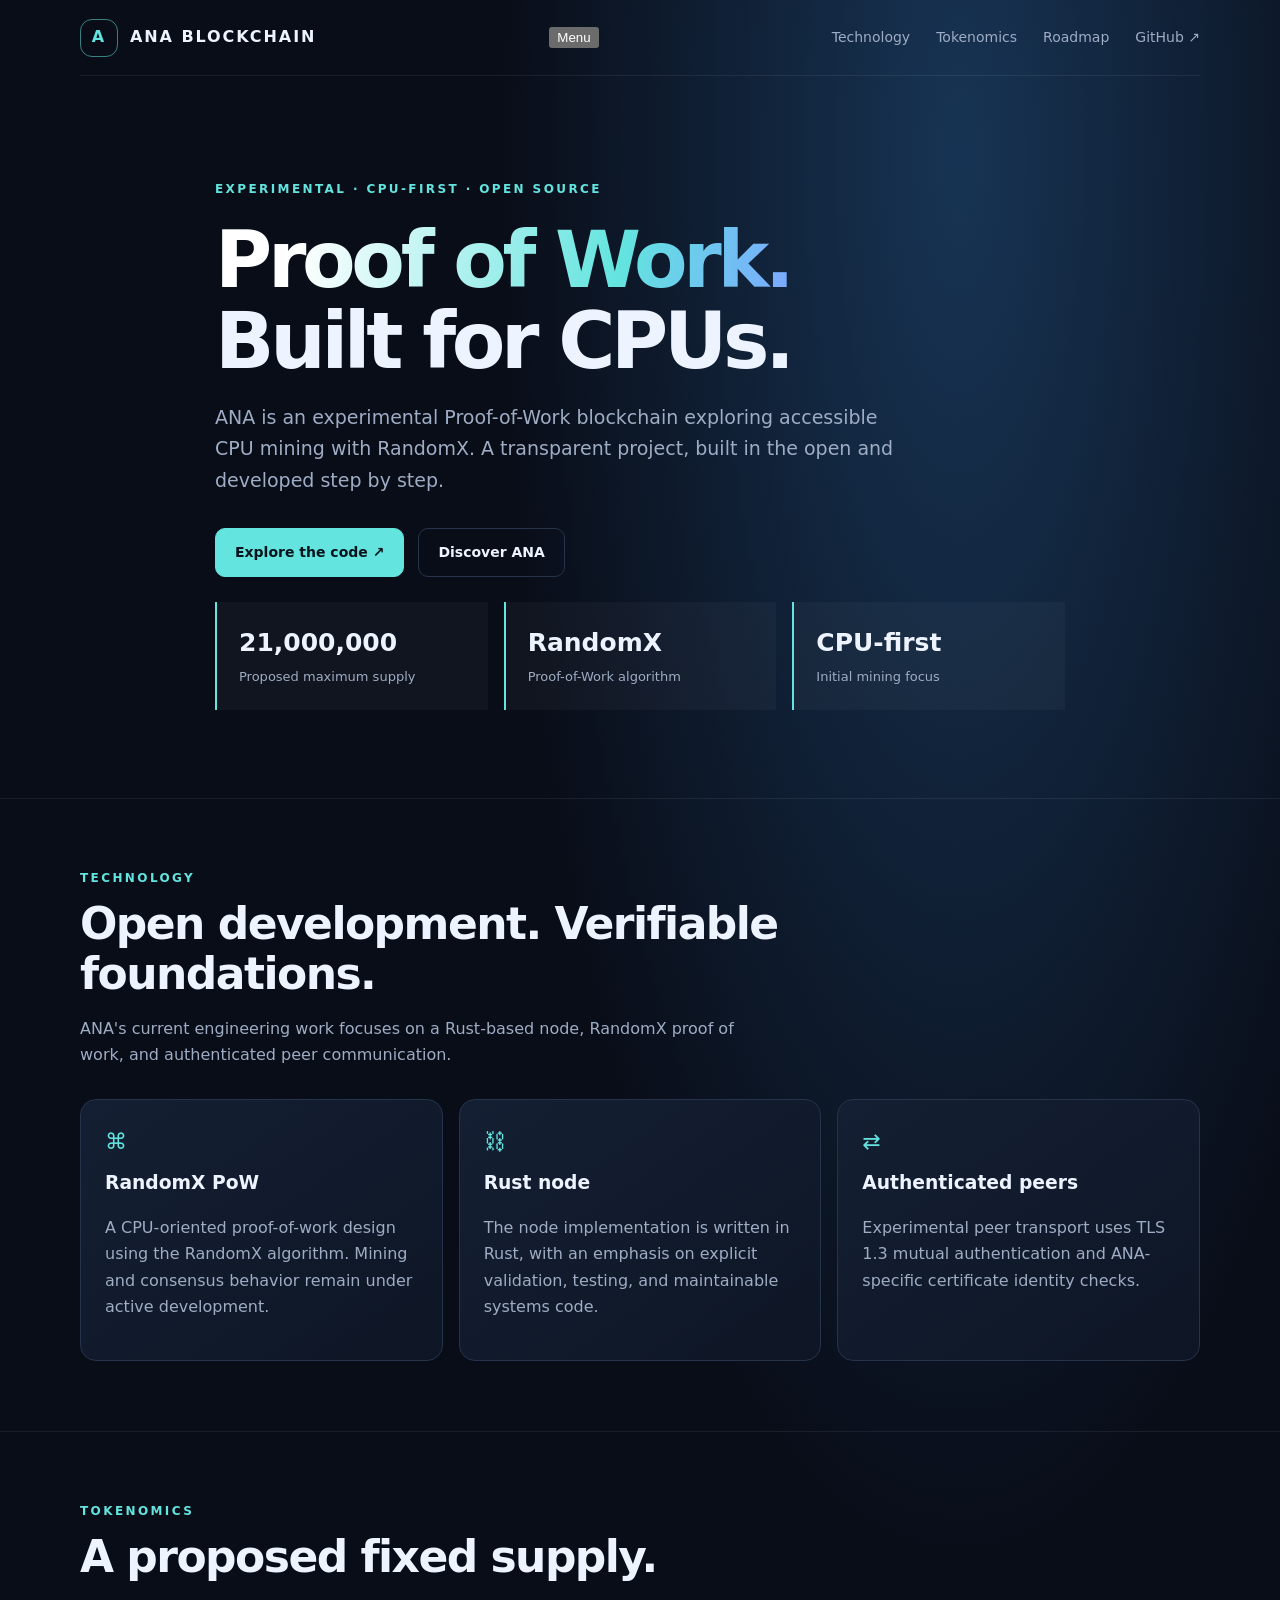
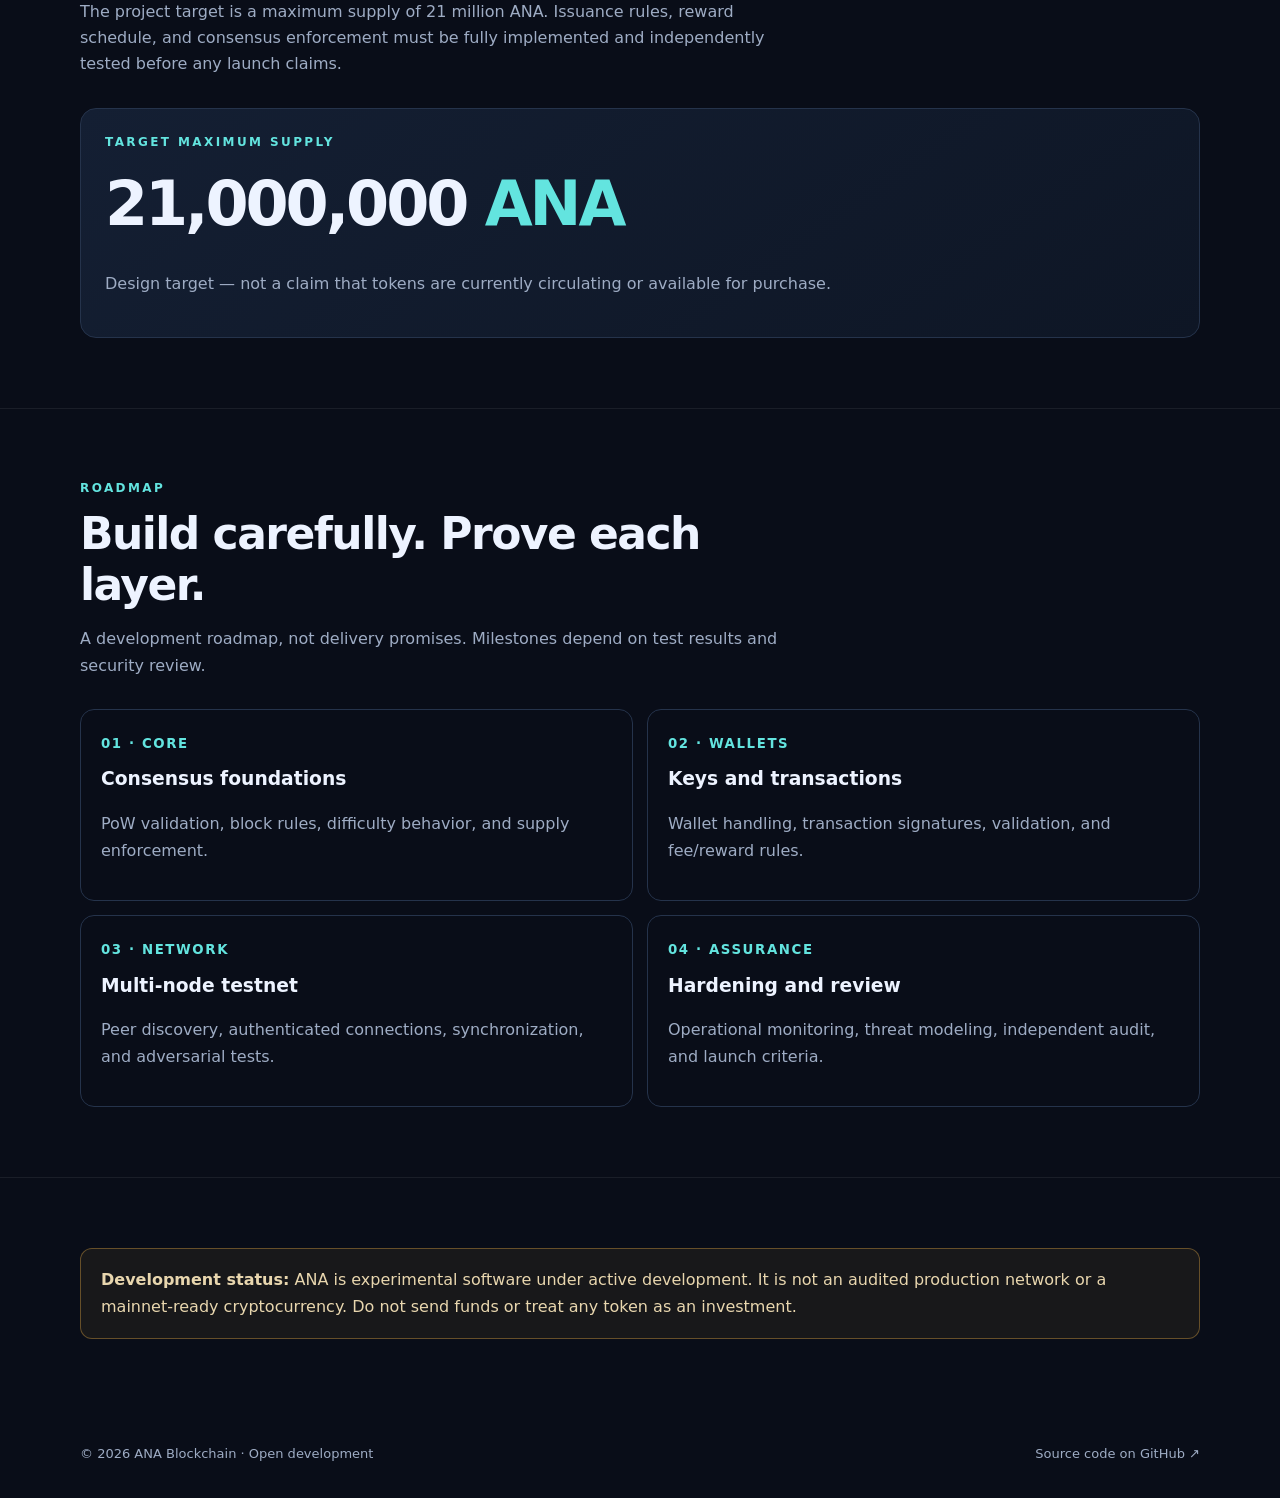
==== index.html @ 2e37c47c "Connect favicon and mobile navigation" ====
<!doctype html>
<html lang="en">
<head>
<meta charset="utf-8"><meta name="viewport" content="width=device-width,initial-scale=1">
<meta name="theme-color" content="#090d18">
<meta name="description" content="ANA Blockchain — an experimental CPU-first Proof-of-Work blockchain powered by RandomX.">
<title>ANA Blockchain — Proof of Work, Built for CPUs</title>
<link rel="icon" type="image/svg+xml" href="assets/favicon.svg">
<style>
:root{color-scheme:dark;--bg:#090d18;--panel:#111a2b;--line:#25334b;--text:#edf3ff;--muted:#9eacc4;--cyan:#63e4df;--blue:#7aa8ff}*{box-sizing:border-box}html{scroll-behavior:smooth}body{margin:0;background:radial-gradient(ellipse at 75% 5%,#173454 0,transparent 34%),var(--bg);color:var(--text);font:16px/1.65 Inter,ui-sans-serif,system-ui,-apple-system,Segoe UI,sans-serif}a{color:inherit;text-decoration:none}.wrap{width:min(1120px,calc(100% - 40px));margin:auto}.nav{height:76px;display:flex;align-items:center;justify-content:space-between;border-bottom:1px solid #ffffff12}.brand{display:flex;align-items:center;gap:12px;font-weight:800;letter-spacing:.12em}.mark{display:grid;place-items:center;width:38px;height:38px;border:1px solid #63e4df88;border-radius:12px;color:var(--cyan);font-weight:900}.links{display:flex;gap:26px;color:var(--muted);font-size:14px}.links a:hover{color:var(--cyan)}.hero{padding:104px 0 88px;max-width:850px}.eyebrow{color:var(--cyan);font-size:12px;font-weight:800;letter-spacing:.2em;text-transform:uppercase}.hero h1{font-size:clamp(44px,7vw,78px);line-height:1.04;letter-spacing:-.055em;margin:20px 0}.gradient{background:linear-gradient(100deg,#fff 15%,var(--cyan) 70%,var(--blue));color:transparent;background-clip:text}.lead{max-width:680px;color:var(--muted);font-size:19px}.actions{display:flex;gap:14px;flex-wrap:wrap;margin-top:32px}.btn{padding:12px 19px;border:1px solid var(--line);border-radius:10px;font-weight:700;font-size:14px}.btn.primary{background:var(--cyan);color:#07131c;border-color:var(--cyan)}.btn:hover{transform:translateY(-2px)}section{padding:70px 0;border-top:1px solid #ffffff12}.section-head{max-width:700px;margin-bottom:30px}h2{font-size:clamp(30px,4vw,44px);line-height:1.15;letter-spacing:-.035em;margin:10px 0 14px}.muted{color:var(--muted)}.grid{display:grid;grid-template-columns:repeat(3,1fr);gap:16px}.card{background:linear-gradient(145deg,#141f33,#0e1625);border:1px solid var(--line);border-radius:16px;padding:24px}.card h3{margin:8px 0}.symbol{font-size:22px;color:var(--cyan)}.stats{display:grid;grid-template-columns:repeat(3,1fr);gap:16px;margin-top:25px}.stat{padding:20px 22px;border-left:2px solid var(--cyan);background:#ffffff08}.stat strong{display:block;font-size:25px}.stat span{font-size:13px;color:var(--muted)}.roadmap{display:grid;grid-template-columns:repeat(2,1fr);gap:14px}.phase{border:1px solid var(--line);border-radius:14px;padding:20px}.phase small{color:var(--cyan);letter-spacing:.12em;text-transform:uppercase;font-weight:800}.phase h3{margin:8px 0}.notice{border:1px solid #d9a44166;background:#d9a44112;padding:18px 20px;border-radius:12px;color:#e8d6ae}.footer{padding:34px 0;color:var(--muted);font-size:13px;display:flex;justify-content:space-between;gap:15px;flex-wrap:wrap}.menu{display:none}@media(max-width:760px){.links{display:none}.hero{padding:76px 0 62px}.grid,.stats,.roadmap{grid-template-columns:1fr}.wrap{width:min(100% - 30px,1120px)}section{padding:54px 0}}
</style>
</head>
<body>
<header class="wrap nav"><a class="brand" href="#"><span class="mark">A</span><span>ANA BLOCKCHAIN</span></a><button class="menu-toggle" type="button" aria-expanded="false" aria-controls="site-links">Menu</button><nav class="links" id="site-links"><a href="#technology">Technology</a><a href="#tokenomics">Tokenomics</a><a href="#roadmap">Roadmap</a><a href="https://github.com/Rajosreeranighosh/ANA-Blockchain">GitHub ↗</a></nav></header>
<main>
<div class="wrap hero"><div class="eyebrow">Experimental · CPU-first · Open source</div><h1><span class="gradient">Proof of Work.</span><br>Built for CPUs.</h1><p class="lead">ANA is an experimental Proof-of-Work blockchain exploring accessible CPU mining with RandomX. A transparent project, built in the open and developed step by step.</p><div class="actions"><a class="btn primary" href="https://github.com/Rajosreeranighosh/ANA-Blockchain">Explore the code ↗</a><a class="btn" href="#technology">Discover ANA</a></div><div class="stats"><div class="stat"><strong>21,000,000</strong><span>Proposed maximum supply</span></div><div class="stat"><strong>RandomX</strong><span>Proof-of-Work algorithm</span></div><div class="stat"><strong>CPU-first</strong><span>Initial mining focus</span></div></div></div>
<section id="technology"><div class="wrap"><div class="section-head"><div class="eyebrow">Technology</div><h2>Open development. Verifiable foundations.</h2><p class="muted">ANA's current engineering work focuses on a Rust-based node, RandomX proof of work, and authenticated peer communication.</p></div><div class="grid"><article class="card"><div class="symbol">⌘</div><h3>RandomX PoW</h3><p class="muted">A CPU-oriented proof-of-work design using the RandomX algorithm. Mining and consensus behavior remain under active development.</p></article><article class="card"><div class="symbol">⛓</div><h3>Rust node</h3><p class="muted">The node implementation is written in Rust, with an emphasis on explicit validation, testing, and maintainable systems code.</p></article><article class="card"><div class="symbol">⇄</div><h3>Authenticated peers</h3><p class="muted">Experimental peer transport uses TLS 1.3 mutual authentication and ANA-specific certificate identity checks.</p></article></div></div></section>
<section id="tokenomics"><div class="wrap"><div class="section-head"><div class="eyebrow">Tokenomics</div><h2>A proposed fixed supply.</h2><p class="muted">The project target is a maximum supply of 21 million ANA. Issuance rules, reward schedule, and consensus enforcement must be fully implemented and independently tested before any launch claims.</p></div><div class="card"><div class="eyebrow">Target maximum supply</div><div style="font-size:clamp(36px,7vw,62px);font-weight:850;letter-spacing:-.05em">21,000,000 <span style="color:var(--cyan)">ANA</span></div><p class="muted">Design target — not a claim that tokens are currently circulating or available for purchase.</p></div></div></section>
<section id="roadmap"><div class="wrap"><div class="section-head"><div class="eyebrow">Roadmap</div><h2>Build carefully. Prove each layer.</h2><p class="muted">A development roadmap, not delivery promises. Milestones depend on test results and security review.</p></div><div class="roadmap"><div class="phase"><small>01 · Core</small><h3>Consensus foundations</h3><p class="muted">PoW validation, block rules, difficulty behavior, and supply enforcement.</p></div><div class="phase"><small>02 · Wallets</small><h3>Keys and transactions</h3><p class="muted">Wallet handling, transaction signatures, validation, and fee/reward rules.</p></div><div class="phase"><small>03 · Network</small><h3>Multi-node testnet</h3><p class="muted">Peer discovery, authenticated connections, synchronization, and adversarial tests.</p></div><div class="phase"><small>04 · Assurance</small><h3>Hardening and review</h3><p class="muted">Operational monitoring, threat modeling, independent audit, and launch criteria.</p></div></div></div></section>
<section><div class="wrap"><div class="notice"><strong>Development status:</strong> ANA is experimental software under active development. It is not an audited production network or a mainnet-ready cryptocurrency. Do not send funds or treat any token as an investment.</div></div></section>
</main><footer class="wrap footer"><span>© <span id="year">2026</span> ANA Blockchain · Open development</span><a href="https://github.com/Rajosreeranighosh/ANA-Blockchain">Source code on GitHub ↗</a></footer>
<script src="script.js" defer></script>
</body></html>
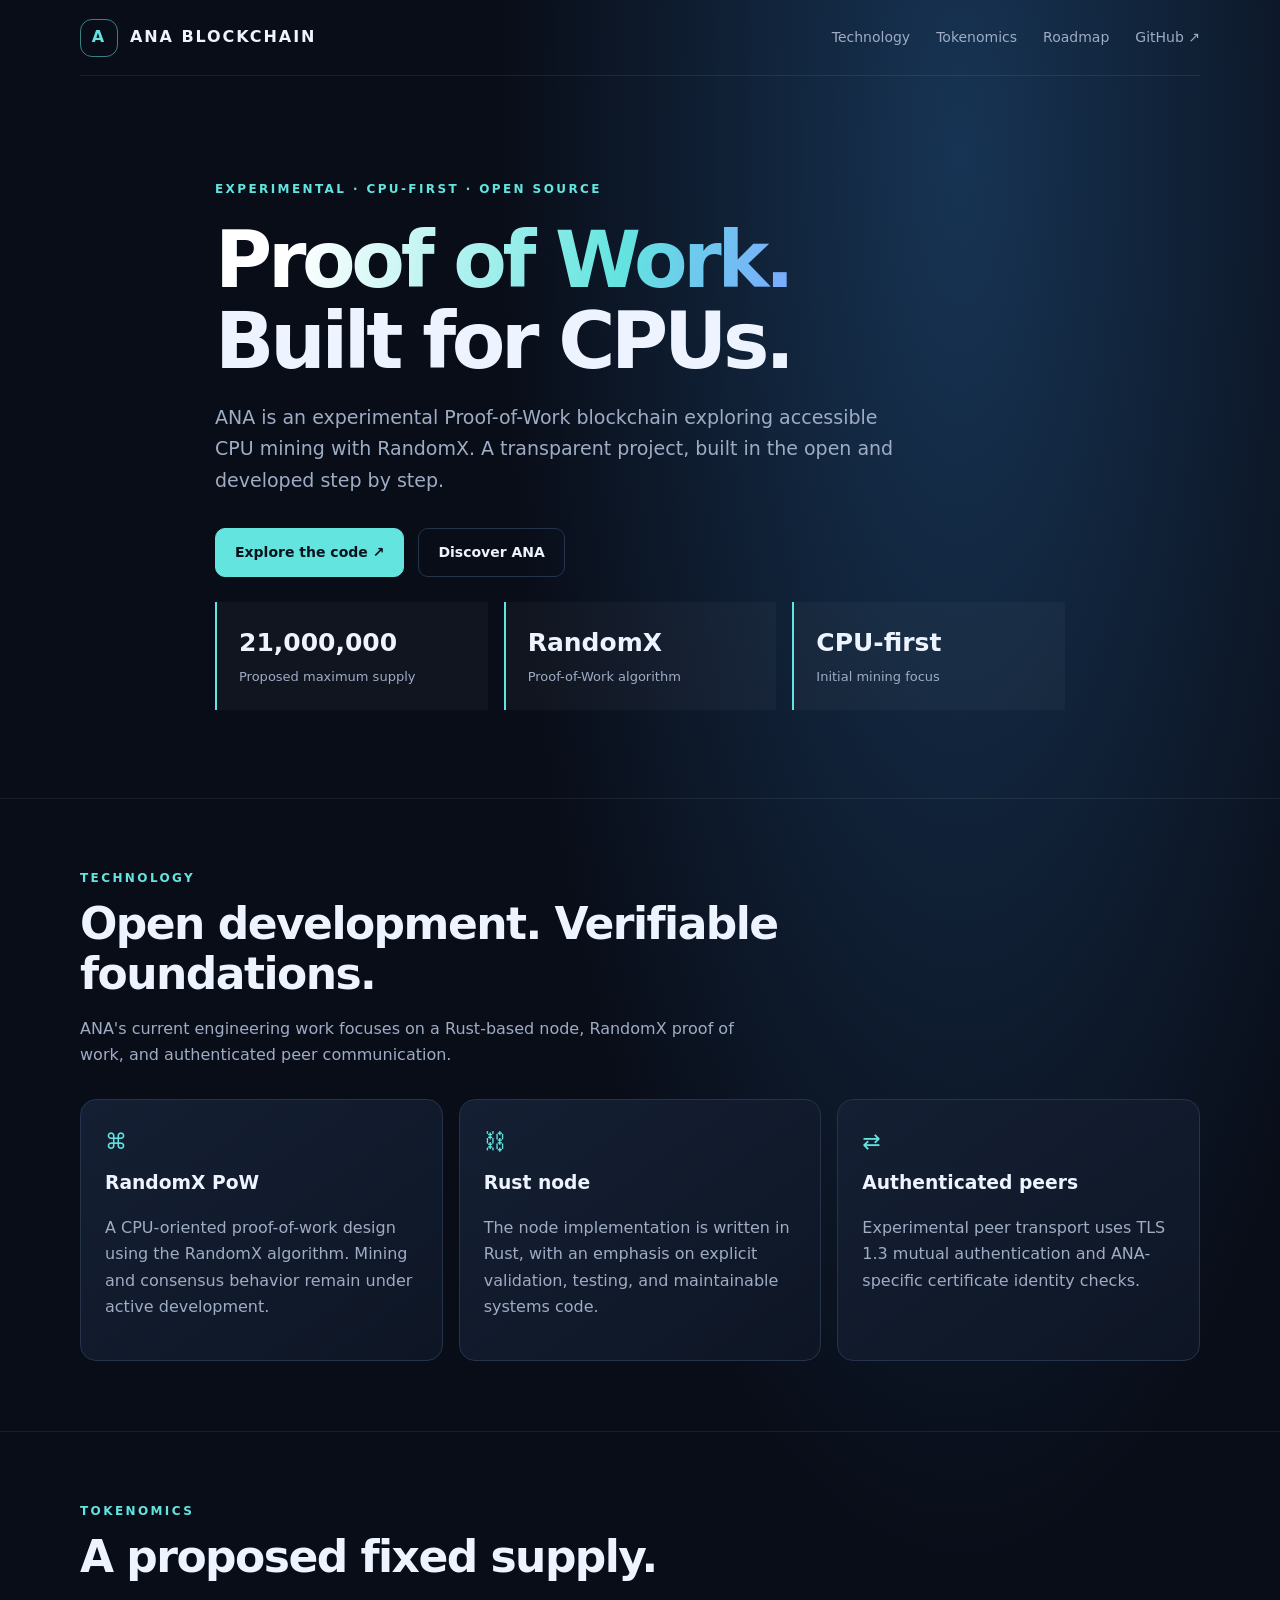
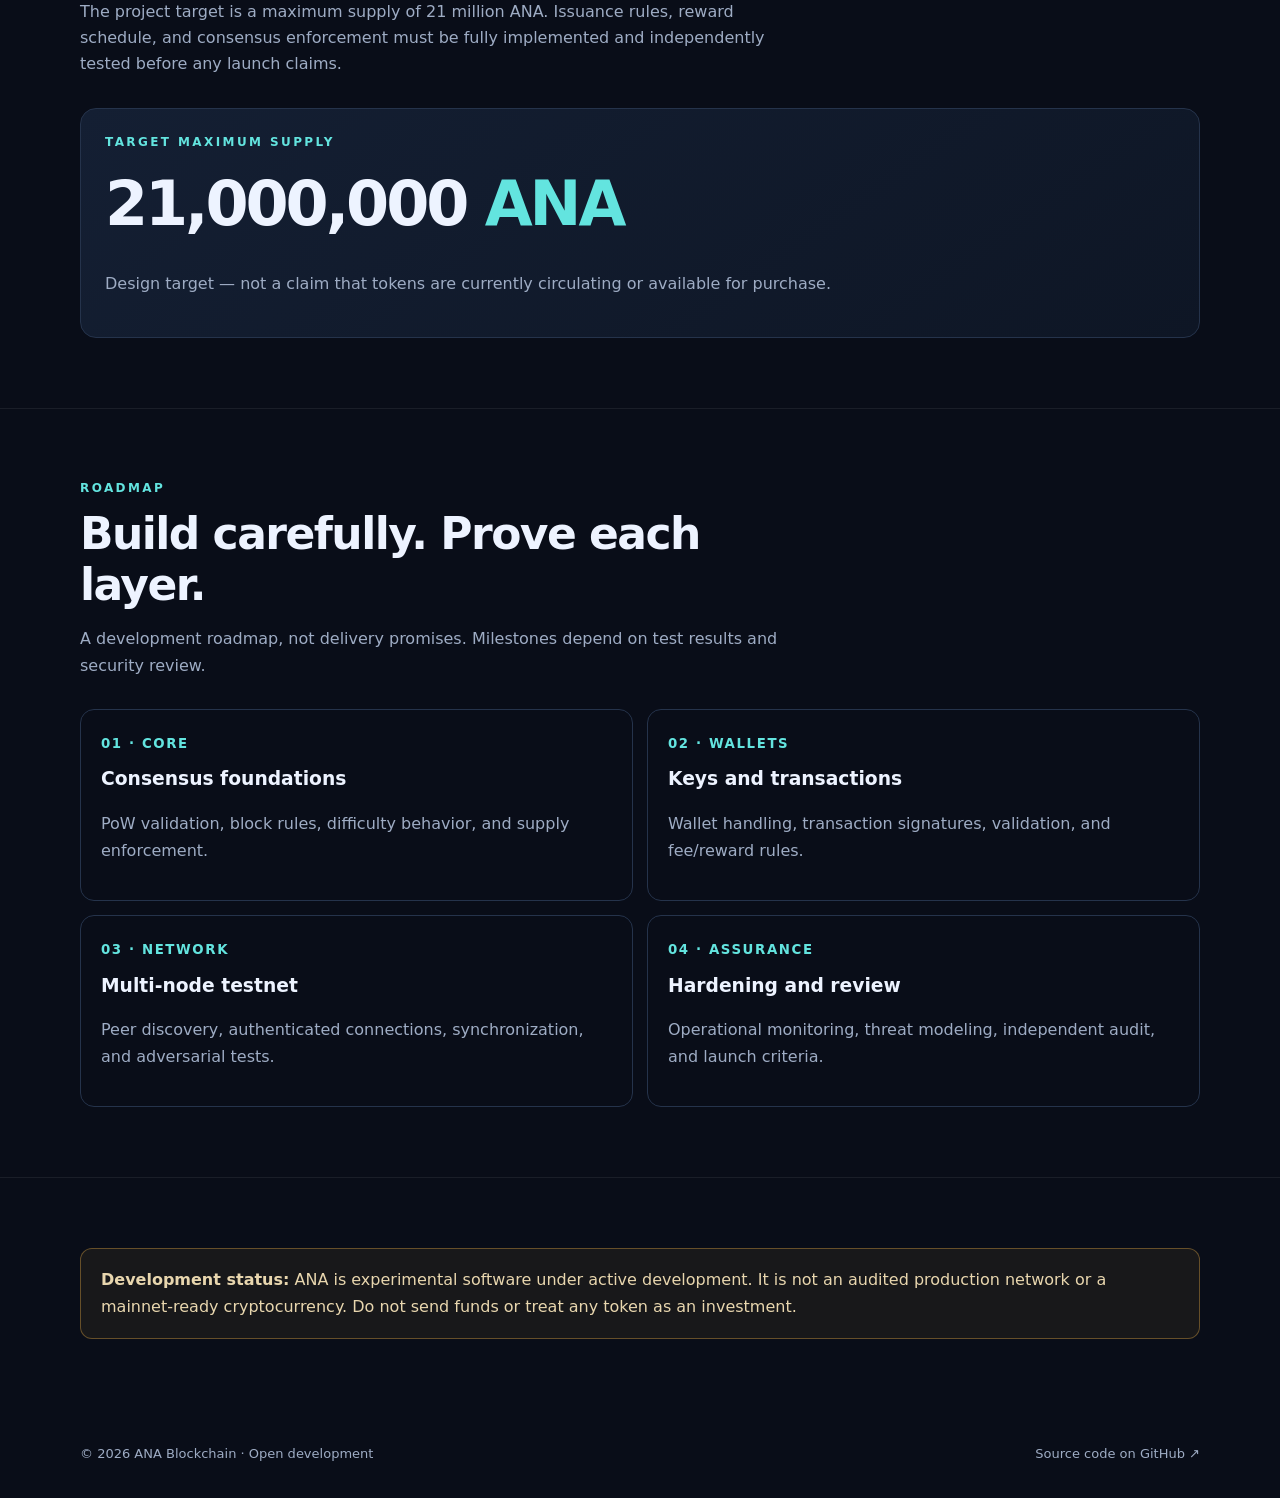
==== commit 212feee5: "Style responsive mobile navigation" ====
--- a/index.html
+++ b/index.html
@@ -8,6 +8,7 @@
 <link rel="icon" type="image/svg+xml" href="assets/favicon.svg">
 <style>
 :root{color-scheme:dark;--bg:#090d18;--panel:#111a2b;--line:#25334b;--text:#edf3ff;--muted:#9eacc4;--cyan:#63e4df;--blue:#7aa8ff}*{box-sizing:border-box}html{scroll-behavior:smooth}body{margin:0;background:radial-gradient(ellipse at 75% 5%,#173454 0,transparent 34%),var(--bg);color:var(--text);font:16px/1.65 Inter,ui-sans-serif,system-ui,-apple-system,Segoe UI,sans-serif}a{color:inherit;text-decoration:none}.wrap{width:min(1120px,calc(100% - 40px));margin:auto}.nav{height:76px;display:flex;align-items:center;justify-content:space-between;border-bottom:1px solid #ffffff12}.brand{display:flex;align-items:center;gap:12px;font-weight:800;letter-spacing:.12em}.mark{display:grid;place-items:center;width:38px;height:38px;border:1px solid #63e4df88;border-radius:12px;color:var(--cyan);font-weight:900}.links{display:flex;gap:26px;color:var(--muted);font-size:14px}.links a:hover{color:var(--cyan)}.hero{padding:104px 0 88px;max-width:850px}.eyebrow{color:var(--cyan);font-size:12px;font-weight:800;letter-spacing:.2em;text-transform:uppercase}.hero h1{font-size:clamp(44px,7vw,78px);line-height:1.04;letter-spacing:-.055em;margin:20px 0}.gradient{background:linear-gradient(100deg,#fff 15%,var(--cyan) 70%,var(--blue));color:transparent;background-clip:text}.lead{max-width:680px;color:var(--muted);font-size:19px}.actions{display:flex;gap:14px;flex-wrap:wrap;margin-top:32px}.btn{padding:12px 19px;border:1px solid var(--line);border-radius:10px;font-weight:700;font-size:14px}.btn.primary{background:var(--cyan);color:#07131c;border-color:var(--cyan)}.btn:hover{transform:translateY(-2px)}section{padding:70px 0;border-top:1px solid #ffffff12}.section-head{max-width:700px;margin-bottom:30px}h2{font-size:clamp(30px,4vw,44px);line-height:1.15;letter-spacing:-.035em;margin:10px 0 14px}.muted{color:var(--muted)}.grid{display:grid;grid-template-columns:repeat(3,1fr);gap:16px}.card{background:linear-gradient(145deg,#141f33,#0e1625);border:1px solid var(--line);border-radius:16px;padding:24px}.card h3{margin:8px 0}.symbol{font-size:22px;color:var(--cyan)}.stats{display:grid;grid-template-columns:repeat(3,1fr);gap:16px;margin-top:25px}.stat{padding:20px 22px;border-left:2px solid var(--cyan);background:#ffffff08}.stat strong{display:block;font-size:25px}.stat span{font-size:13px;color:var(--muted)}.roadmap{display:grid;grid-template-columns:repeat(2,1fr);gap:14px}.phase{border:1px solid var(--line);border-radius:14px;padding:20px}.phase small{color:var(--cyan);letter-spacing:.12em;text-transform:uppercase;font-weight:800}.phase h3{margin:8px 0}.notice{border:1px solid #d9a44166;background:#d9a44112;padding:18px 20px;border-radius:12px;color:#e8d6ae}.footer{padding:34px 0;color:var(--muted);font-size:13px;display:flex;justify-content:space-between;gap:15px;flex-wrap:wrap}.menu{display:none}@media(max-width:760px){.links{display:none}.hero{padding:76px 0 62px}.grid,.stats,.roadmap{grid-template-columns:1fr}.wrap{width:min(100% - 30px,1120px)}section{padding:54px 0}}
+.nav{position:relative}.menu-toggle{display:none;background:transparent;color:var(--text);border:1px solid var(--line);border-radius:9px;padding:8px 12px}@media(max-width:760px){.menu-toggle{display:block}.links.open{display:flex;position:absolute;z-index:5;top:76px;left:0;right:0;padding:18px 20px;background:#090d18;border:1px solid var(--line);border-radius:0 0 12px 12px;flex-direction:column;gap:16px}}
 </style>
 </head>
 <body>
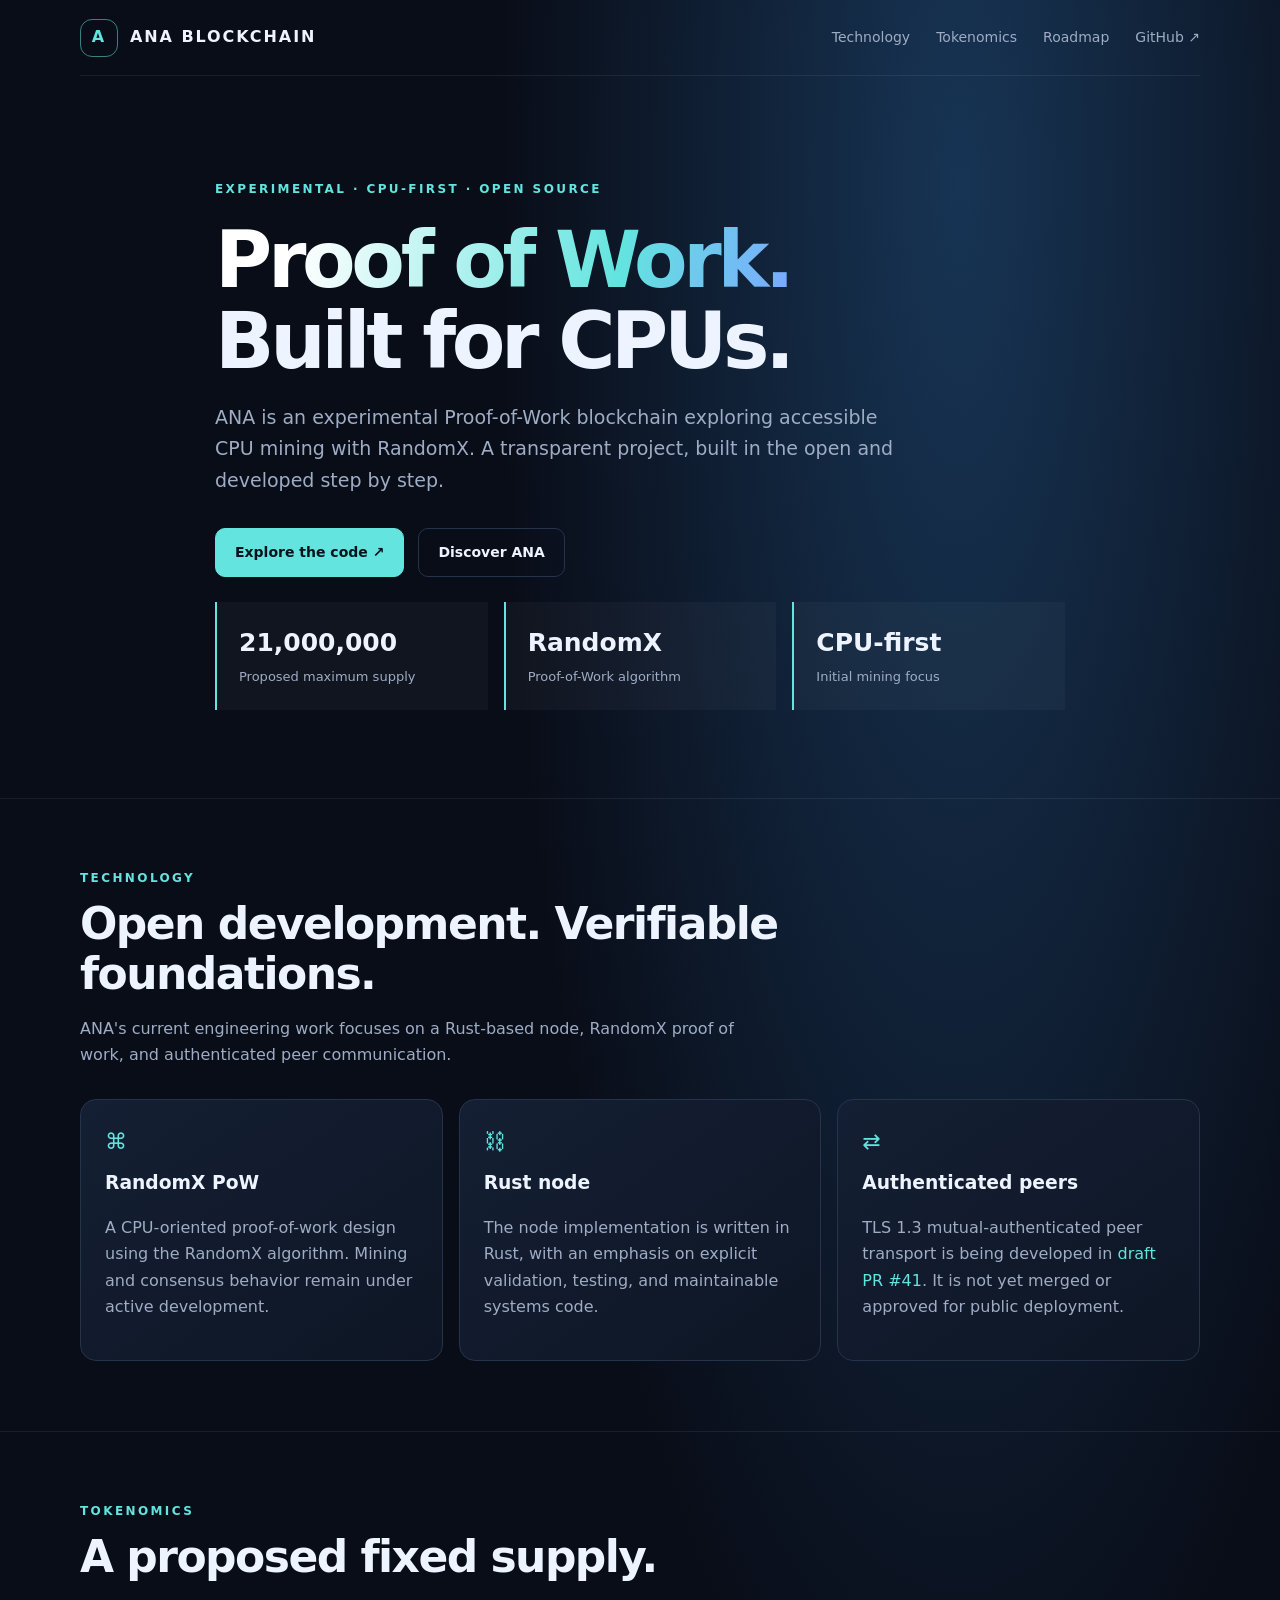
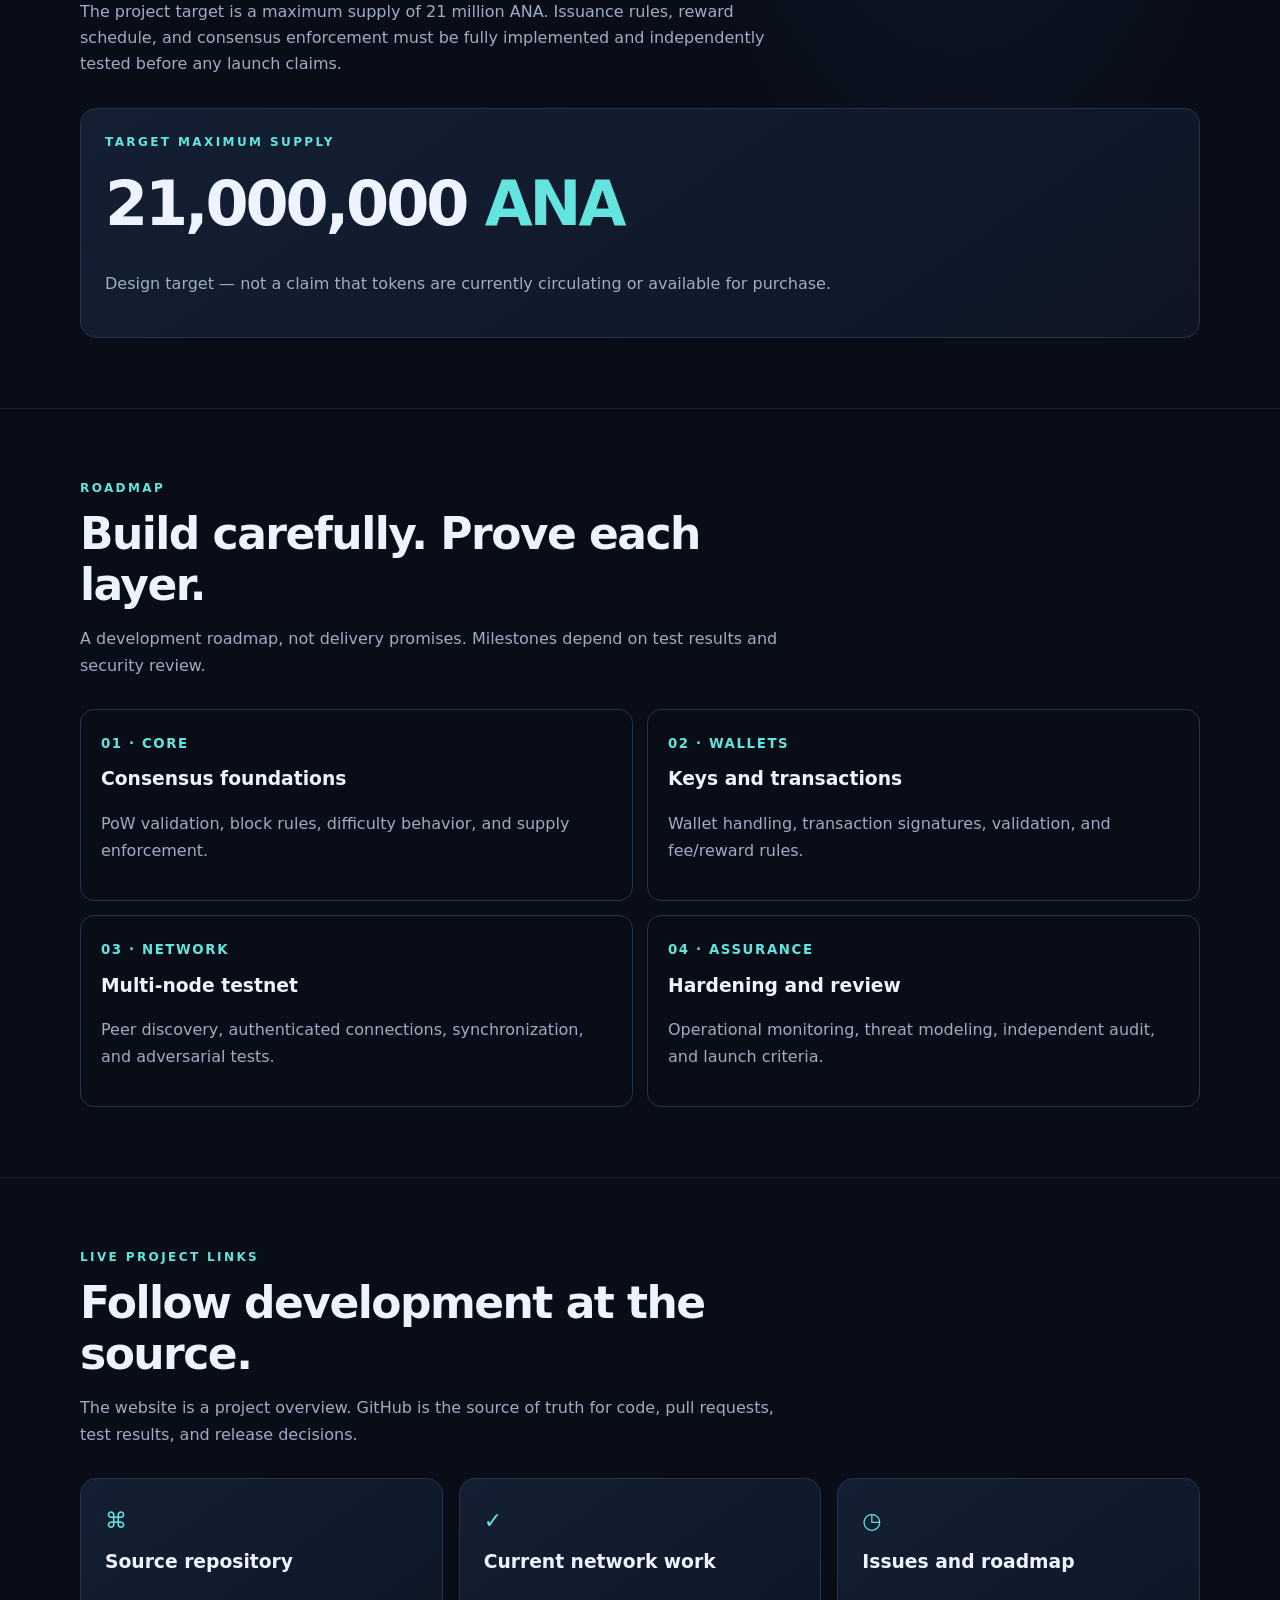
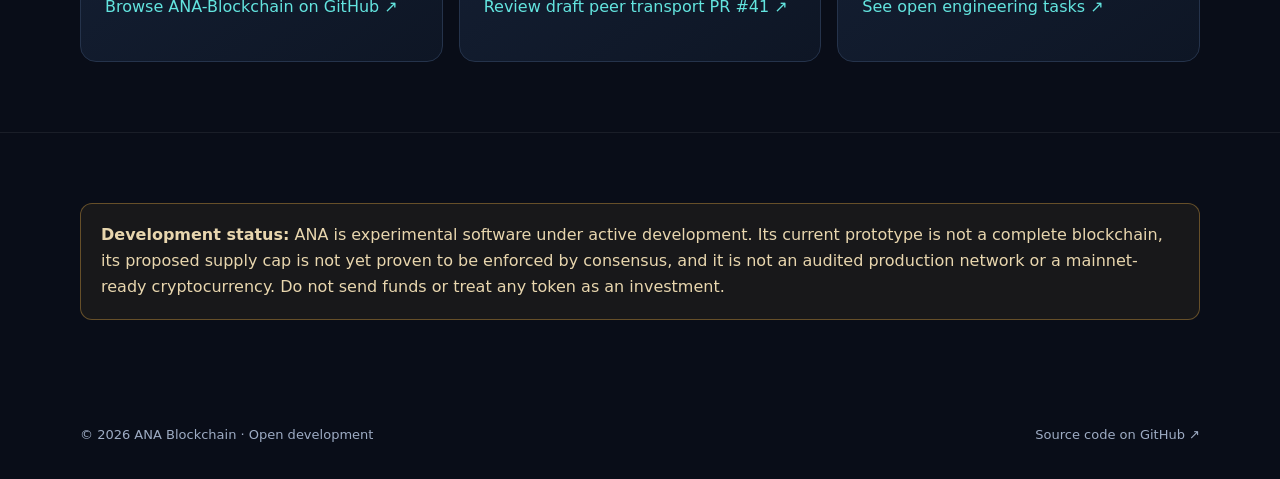
==== commit cba0580a: "Clarify ANA development status and add project links" ====
--- a/index.html
+++ b/index.html
@@ -3,7 +3,11 @@
 <head>
 <meta charset="utf-8"><meta name="viewport" content="width=device-width,initial-scale=1">
 <meta name="theme-color" content="#090d18">
-<meta name="description" content="ANA Blockchain — an experimental CPU-first Proof-of-Work blockchain powered by RandomX.">
+<meta name="description" content="ANA Blockchain is an experimental, open-source Rust and RandomX proof-of-work project. Follow development, read the roadmap, and explore the code.">
+<meta property="og:type" content="website">
+<meta property="og:title" content="ANA Blockchain — Proof of Work, Built for CPUs">
+<meta property="og:description" content="An experimental, open-source CPU-first Proof-of-Work blockchain project built in Rust with RandomX.">
+<meta name="color-scheme" content="dark">
 <title>ANA Blockchain — Proof of Work, Built for CPUs</title>
 <link rel="icon" type="image/svg+xml" href="assets/favicon.svg">
 <style>
@@ -15,10 +19,11 @@
 <header class="wrap nav"><a class="brand" href="#"><span class="mark">A</span><span>ANA BLOCKCHAIN</span></a><button class="menu-toggle" type="button" aria-expanded="false" aria-controls="site-links">Menu</button><nav class="links" id="site-links"><a href="#technology">Technology</a><a href="#tokenomics">Tokenomics</a><a href="#roadmap">Roadmap</a><a href="https://github.com/Rajosreeranighosh/ANA-Blockchain">GitHub ↗</a></nav></header>
 <main>
 <div class="wrap hero"><div class="eyebrow">Experimental · CPU-first · Open source</div><h1><span class="gradient">Proof of Work.</span><br>Built for CPUs.</h1><p class="lead">ANA is an experimental Proof-of-Work blockchain exploring accessible CPU mining with RandomX. A transparent project, built in the open and developed step by step.</p><div class="actions"><a class="btn primary" href="https://github.com/Rajosreeranighosh/ANA-Blockchain">Explore the code ↗</a><a class="btn" href="#technology">Discover ANA</a></div><div class="stats"><div class="stat"><strong>21,000,000</strong><span>Proposed maximum supply</span></div><div class="stat"><strong>RandomX</strong><span>Proof-of-Work algorithm</span></div><div class="stat"><strong>CPU-first</strong><span>Initial mining focus</span></div></div></div>
-<section id="technology"><div class="wrap"><div class="section-head"><div class="eyebrow">Technology</div><h2>Open development. Verifiable foundations.</h2><p class="muted">ANA's current engineering work focuses on a Rust-based node, RandomX proof of work, and authenticated peer communication.</p></div><div class="grid"><article class="card"><div class="symbol">⌘</div><h3>RandomX PoW</h3><p class="muted">A CPU-oriented proof-of-work design using the RandomX algorithm. Mining and consensus behavior remain under active development.</p></article><article class="card"><div class="symbol">⛓</div><h3>Rust node</h3><p class="muted">The node implementation is written in Rust, with an emphasis on explicit validation, testing, and maintainable systems code.</p></article><article class="card"><div class="symbol">⇄</div><h3>Authenticated peers</h3><p class="muted">Experimental peer transport uses TLS 1.3 mutual authentication and ANA-specific certificate identity checks.</p></article></div></div></section>
+<section id="technology"><div class="wrap"><div class="section-head"><div class="eyebrow">Technology</div><h2>Open development. Verifiable foundations.</h2><p class="muted">ANA's current engineering work focuses on a Rust-based node, RandomX proof of work, and authenticated peer communication.</p></div><div class="grid"><article class="card"><div class="symbol">⌘</div><h3>RandomX PoW</h3><p class="muted">A CPU-oriented proof-of-work design using the RandomX algorithm. Mining and consensus behavior remain under active development.</p></article><article class="card"><div class="symbol">⛓</div><h3>Rust node</h3><p class="muted">The node implementation is written in Rust, with an emphasis on explicit validation, testing, and maintainable systems code.</p></article><article class="card"><div class="symbol">⇄</div><h3>Authenticated peers</h3><p class="muted">TLS 1.3 mutual-authenticated peer transport is being developed in <a href="https://github.com/Rajosreeranighosh/ANA-Blockchain/pull/41" style="color:var(--cyan)">draft PR #41</a>. It is not yet merged or approved for public deployment.</p></article></div></div></section>
 <section id="tokenomics"><div class="wrap"><div class="section-head"><div class="eyebrow">Tokenomics</div><h2>A proposed fixed supply.</h2><p class="muted">The project target is a maximum supply of 21 million ANA. Issuance rules, reward schedule, and consensus enforcement must be fully implemented and independently tested before any launch claims.</p></div><div class="card"><div class="eyebrow">Target maximum supply</div><div style="font-size:clamp(36px,7vw,62px);font-weight:850;letter-spacing:-.05em">21,000,000 <span style="color:var(--cyan)">ANA</span></div><p class="muted">Design target — not a claim that tokens are currently circulating or available for purchase.</p></div></div></section>
 <section id="roadmap"><div class="wrap"><div class="section-head"><div class="eyebrow">Roadmap</div><h2>Build carefully. Prove each layer.</h2><p class="muted">A development roadmap, not delivery promises. Milestones depend on test results and security review.</p></div><div class="roadmap"><div class="phase"><small>01 · Core</small><h3>Consensus foundations</h3><p class="muted">PoW validation, block rules, difficulty behavior, and supply enforcement.</p></div><div class="phase"><small>02 · Wallets</small><h3>Keys and transactions</h3><p class="muted">Wallet handling, transaction signatures, validation, and fee/reward rules.</p></div><div class="phase"><small>03 · Network</small><h3>Multi-node testnet</h3><p class="muted">Peer discovery, authenticated connections, synchronization, and adversarial tests.</p></div><div class="phase"><small>04 · Assurance</small><h3>Hardening and review</h3><p class="muted">Operational monitoring, threat modeling, independent audit, and launch criteria.</p></div></div></div></section>
-<section><div class="wrap"><div class="notice"><strong>Development status:</strong> ANA is experimental software under active development. It is not an audited production network or a mainnet-ready cryptocurrency. Do not send funds or treat any token as an investment.</div></div></section>
+<section id="status"><div class="wrap"><div class="section-head"><div class="eyebrow">Live project links</div><h2>Follow development at the source.</h2><p class="muted">The website is a project overview. GitHub is the source of truth for code, pull requests, test results, and release decisions.</p></div><div class="grid"><article class="card"><div class="symbol">⌘</div><h3>Source repository</h3><p class="muted"><a href="https://github.com/Rajosreeranighosh/ANA-Blockchain" style="color:var(--cyan)">Browse ANA-Blockchain on GitHub ↗</a></p></article><article class="card"><div class="symbol">✓</div><h3>Current network work</h3><p class="muted"><a href="https://github.com/Rajosreeranighosh/ANA-Blockchain/pull/41" style="color:var(--cyan)">Review draft peer transport PR #41 ↗</a></p></article><article class="card"><div class="symbol">◷</div><h3>Issues and roadmap</h3><p class="muted"><a href="https://github.com/Rajosreeranighosh/ANA-Blockchain/issues" style="color:var(--cyan)">See open engineering tasks ↗</a></p></article></div></div></section>
+<section><div class="wrap"><div class="notice"><strong>Development status:</strong> ANA is experimental software under active development. Its current prototype is not a complete blockchain, its proposed supply cap is not yet proven to be enforced by consensus, and it is not an audited production network or a mainnet-ready cryptocurrency. Do not send funds or treat any token as an investment.</div></div></section>
 </main><footer class="wrap footer"><span>© <span id="year">2026</span> ANA Blockchain · Open development</span><a href="https://github.com/Rajosreeranighosh/ANA-Blockchain">Source code on GitHub ↗</a></footer>
 <script src="script.js" defer></script>
 </body></html>
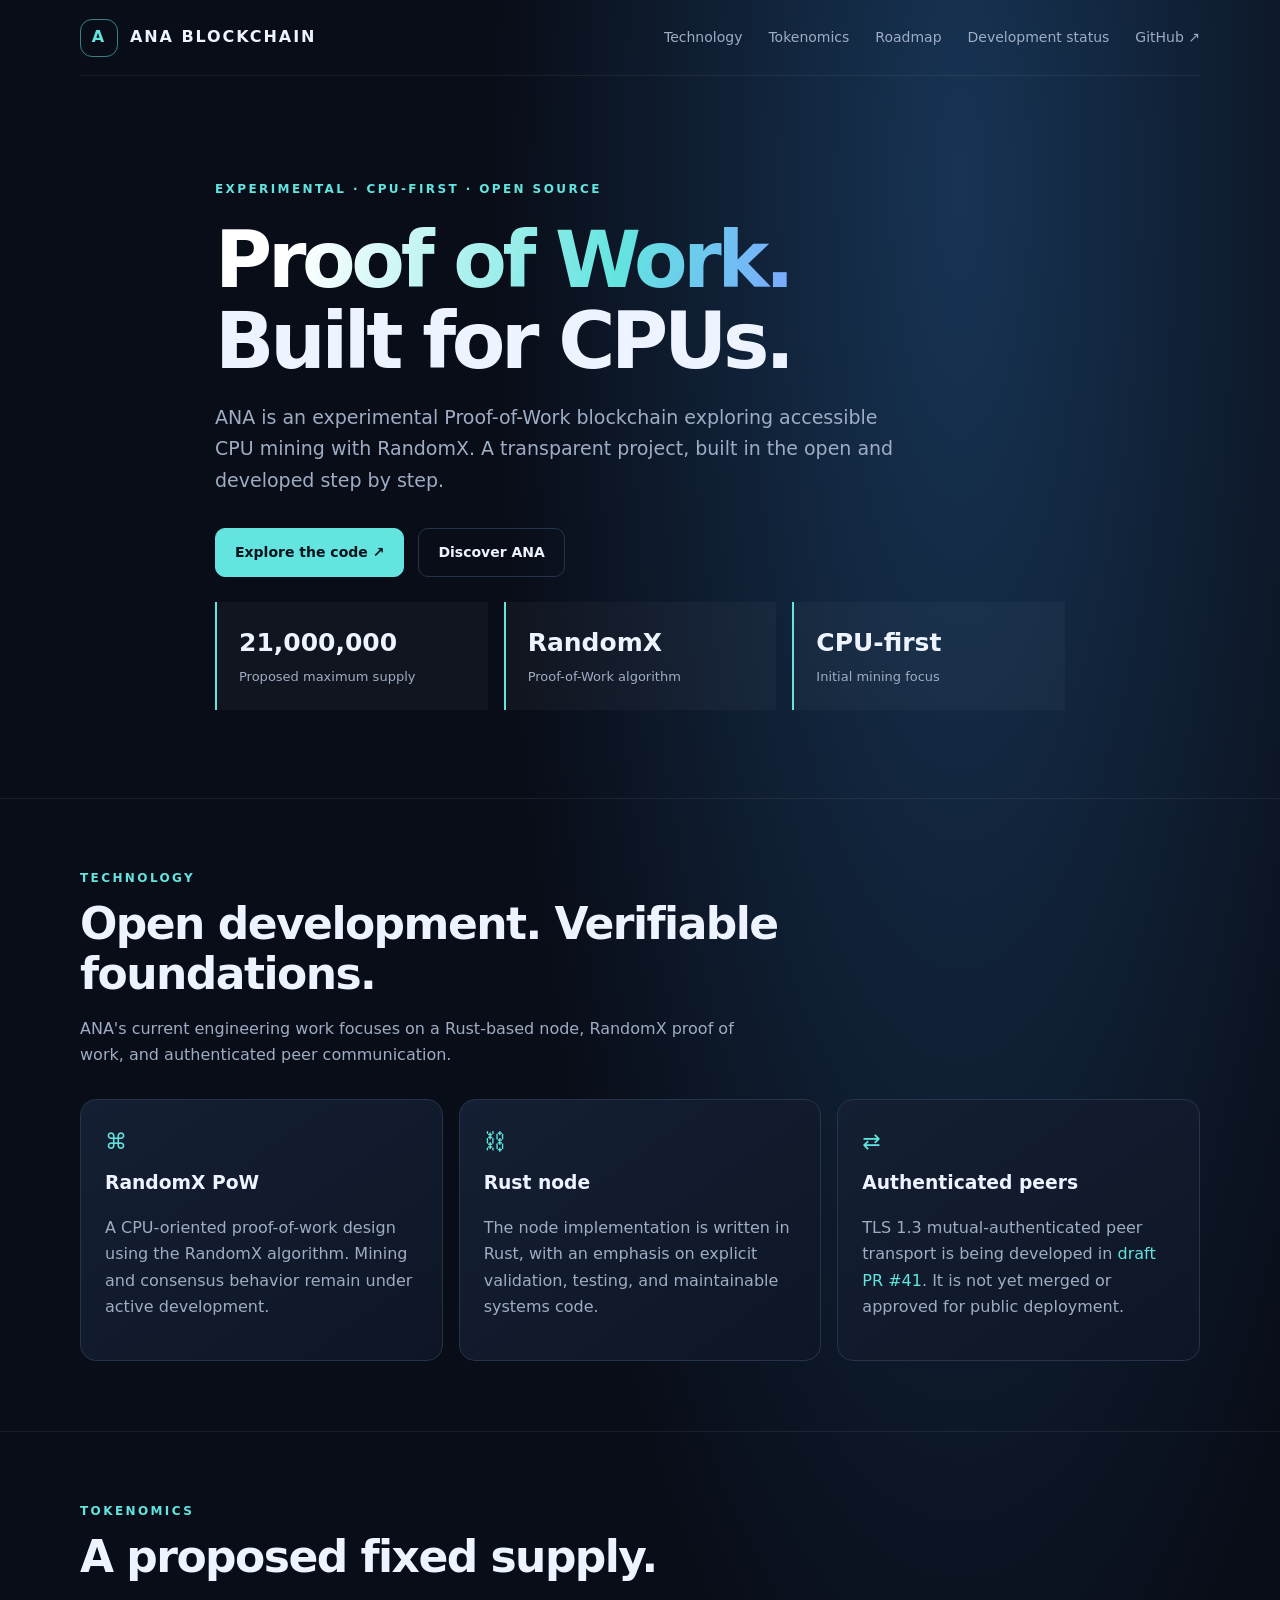
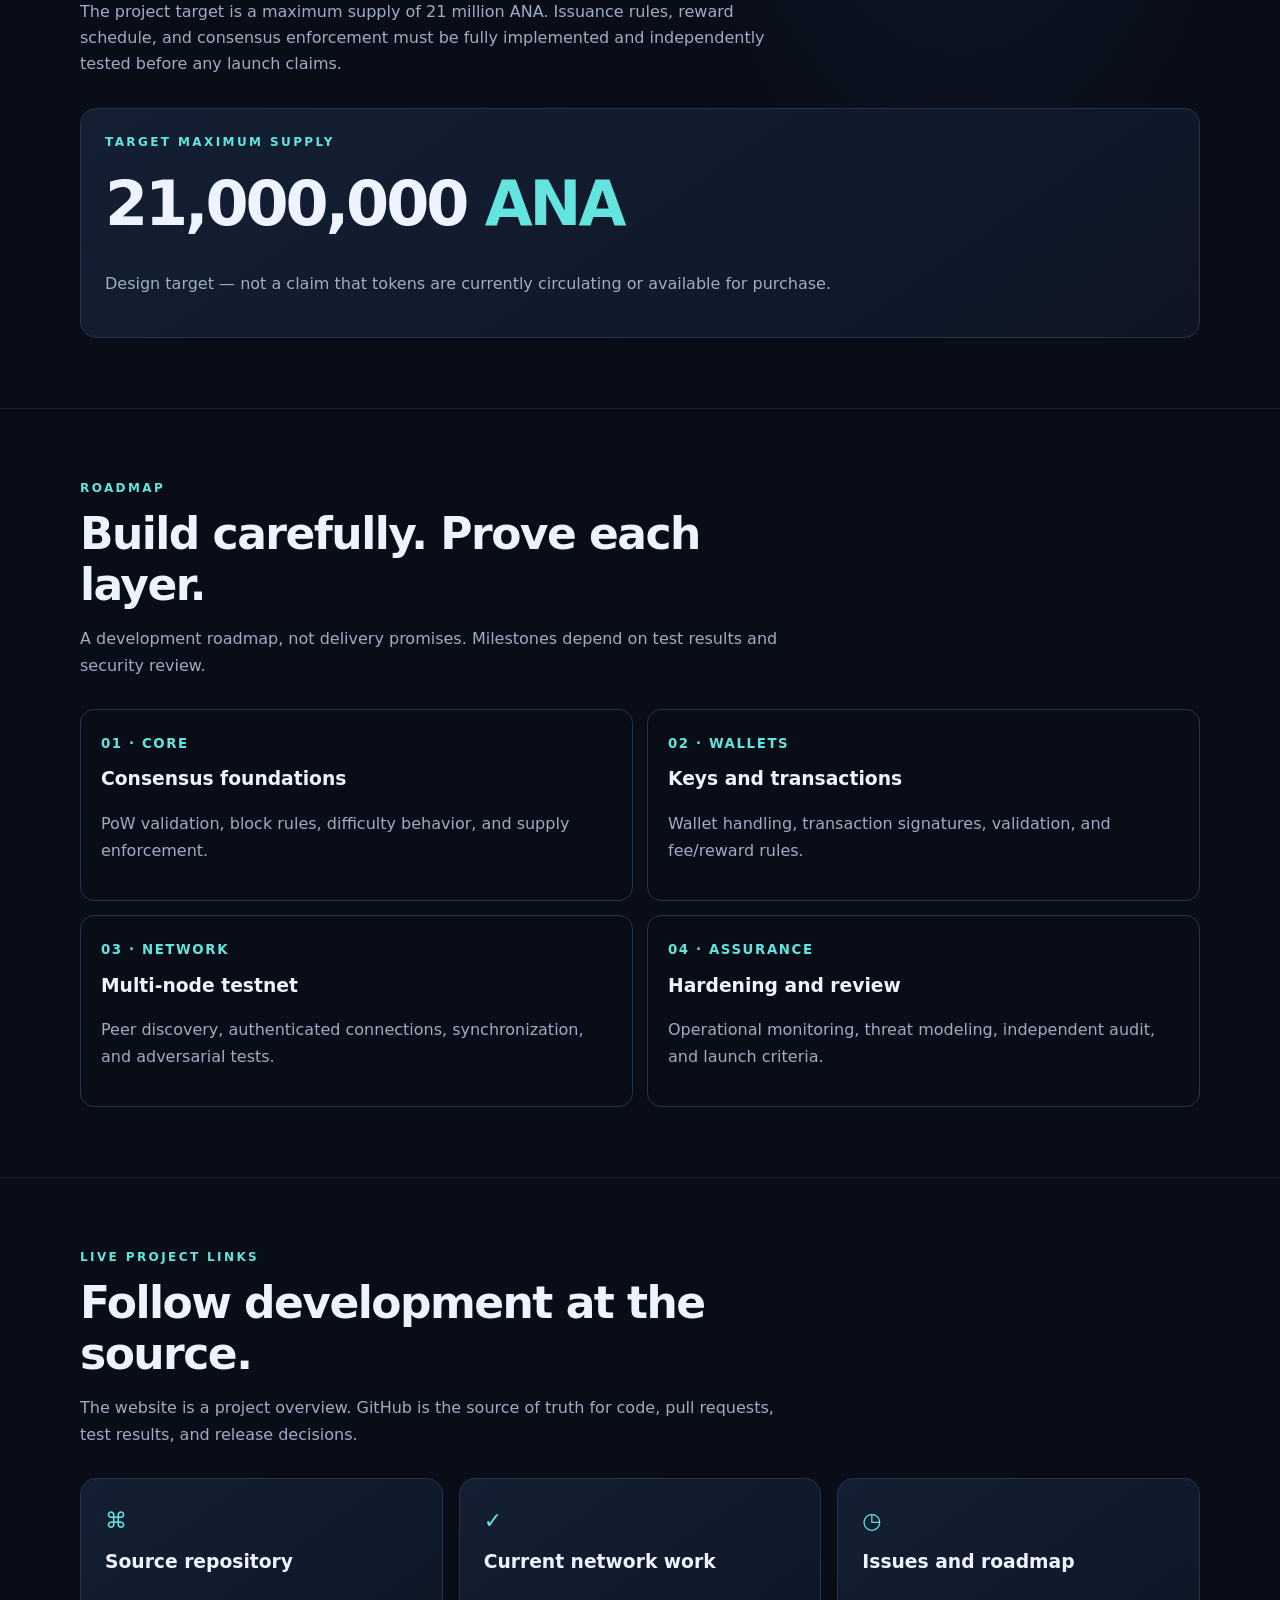
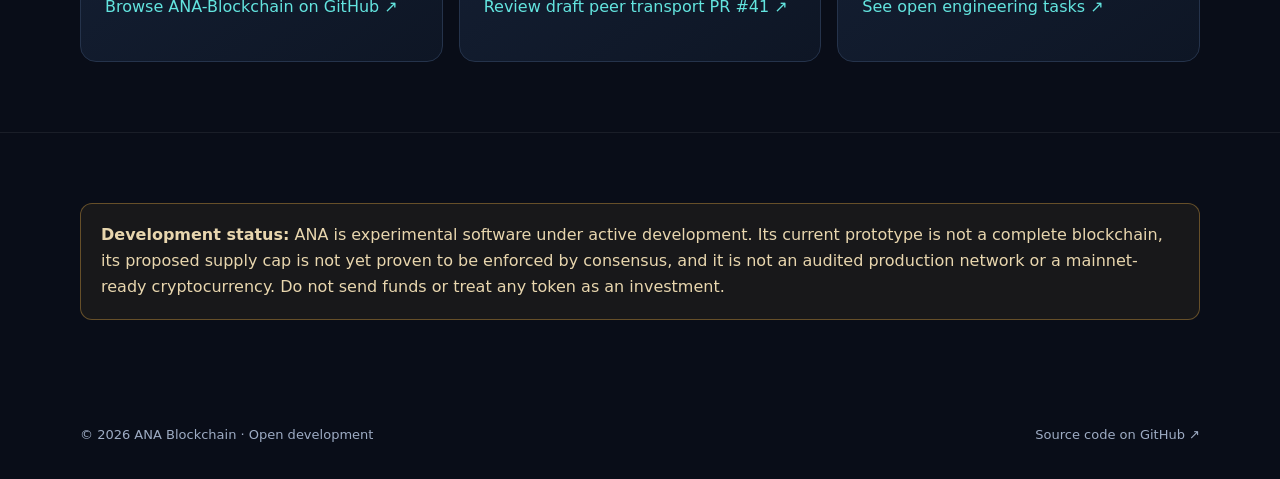
==== commit 6139d56f: "Add development status navigation" ====
--- a/index.html
+++ b/index.html
@@ -16,7 +16,7 @@
 </style>
 </head>
 <body>
-<header class="wrap nav"><a class="brand" href="#"><span class="mark">A</span><span>ANA BLOCKCHAIN</span></a><button class="menu-toggle" type="button" aria-expanded="false" aria-controls="site-links">Menu</button><nav class="links" id="site-links"><a href="#technology">Technology</a><a href="#tokenomics">Tokenomics</a><a href="#roadmap">Roadmap</a><a href="https://github.com/Rajosreeranighosh/ANA-Blockchain">GitHub ↗</a></nav></header>
+<header class="wrap nav"><a class="brand" href="#"><span class="mark">A</span><span>ANA BLOCKCHAIN</span></a><button class="menu-toggle" type="button" aria-expanded="false" aria-controls="site-links">Menu</button><nav class="links" id="site-links"><a href="#technology">Technology</a><a href="#tokenomics">Tokenomics</a><a href="#roadmap">Roadmap</a><a href="#status">Development status</a><a href="https://github.com/Rajosreeranighosh/ANA-Blockchain">GitHub ↗</a></nav></header>
 <main>
 <div class="wrap hero"><div class="eyebrow">Experimental · CPU-first · Open source</div><h1><span class="gradient">Proof of Work.</span><br>Built for CPUs.</h1><p class="lead">ANA is an experimental Proof-of-Work blockchain exploring accessible CPU mining with RandomX. A transparent project, built in the open and developed step by step.</p><div class="actions"><a class="btn primary" href="https://github.com/Rajosreeranighosh/ANA-Blockchain">Explore the code ↗</a><a class="btn" href="#technology">Discover ANA</a></div><div class="stats"><div class="stat"><strong>21,000,000</strong><span>Proposed maximum supply</span></div><div class="stat"><strong>RandomX</strong><span>Proof-of-Work algorithm</span></div><div class="stat"><strong>CPU-first</strong><span>Initial mining focus</span></div></div></div>
 <section id="technology"><div class="wrap"><div class="section-head"><div class="eyebrow">Technology</div><h2>Open development. Verifiable foundations.</h2><p class="muted">ANA's current engineering work focuses on a Rust-based node, RandomX proof of work, and authenticated peer communication.</p></div><div class="grid"><article class="card"><div class="symbol">⌘</div><h3>RandomX PoW</h3><p class="muted">A CPU-oriented proof-of-work design using the RandomX algorithm. Mining and consensus behavior remain under active development.</p></article><article class="card"><div class="symbol">⛓</div><h3>Rust node</h3><p class="muted">The node implementation is written in Rust, with an emphasis on explicit validation, testing, and maintainable systems code.</p></article><article class="card"><div class="symbol">⇄</div><h3>Authenticated peers</h3><p class="muted">TLS 1.3 mutual-authenticated peer transport is being developed in <a href="https://github.com/Rajosreeranighosh/ANA-Blockchain/pull/41" style="color:var(--cyan)">draft PR #41</a>. It is not yet merged or approved for public deployment.</p></article></div></div></section>
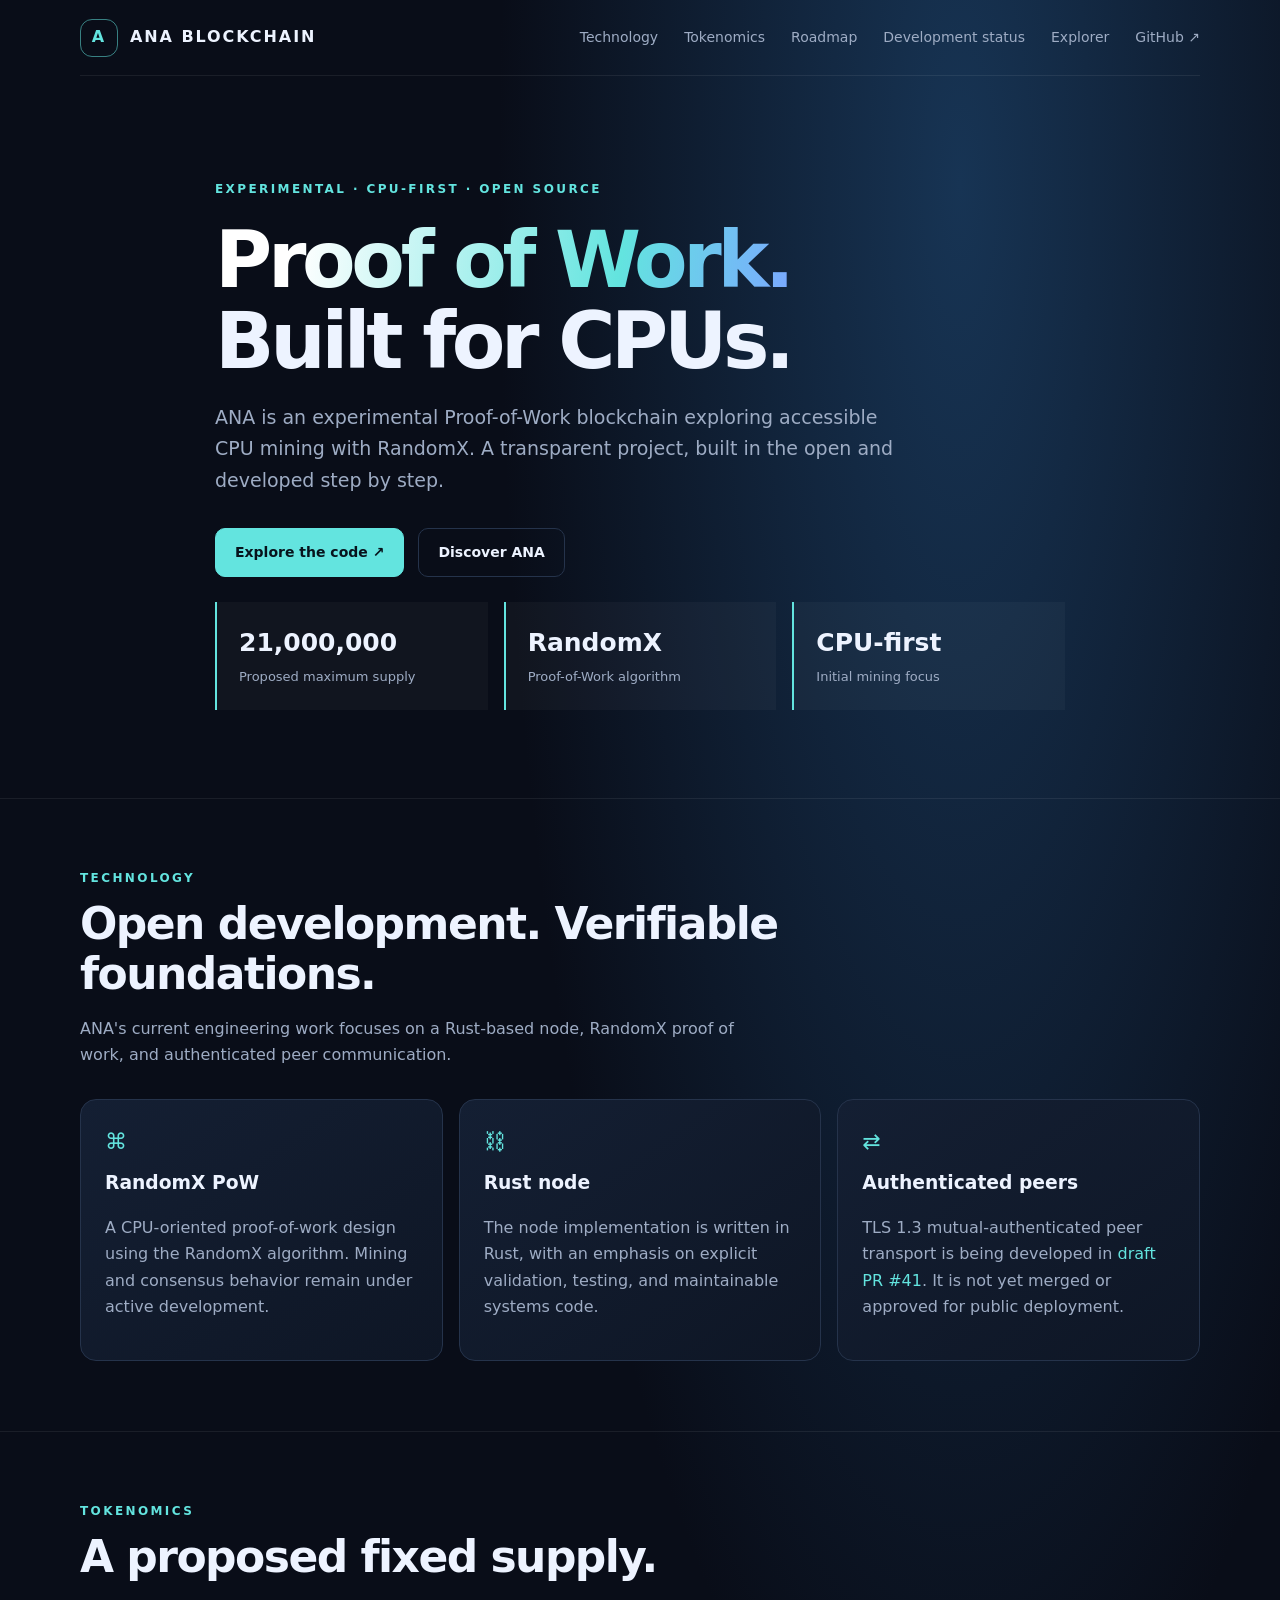
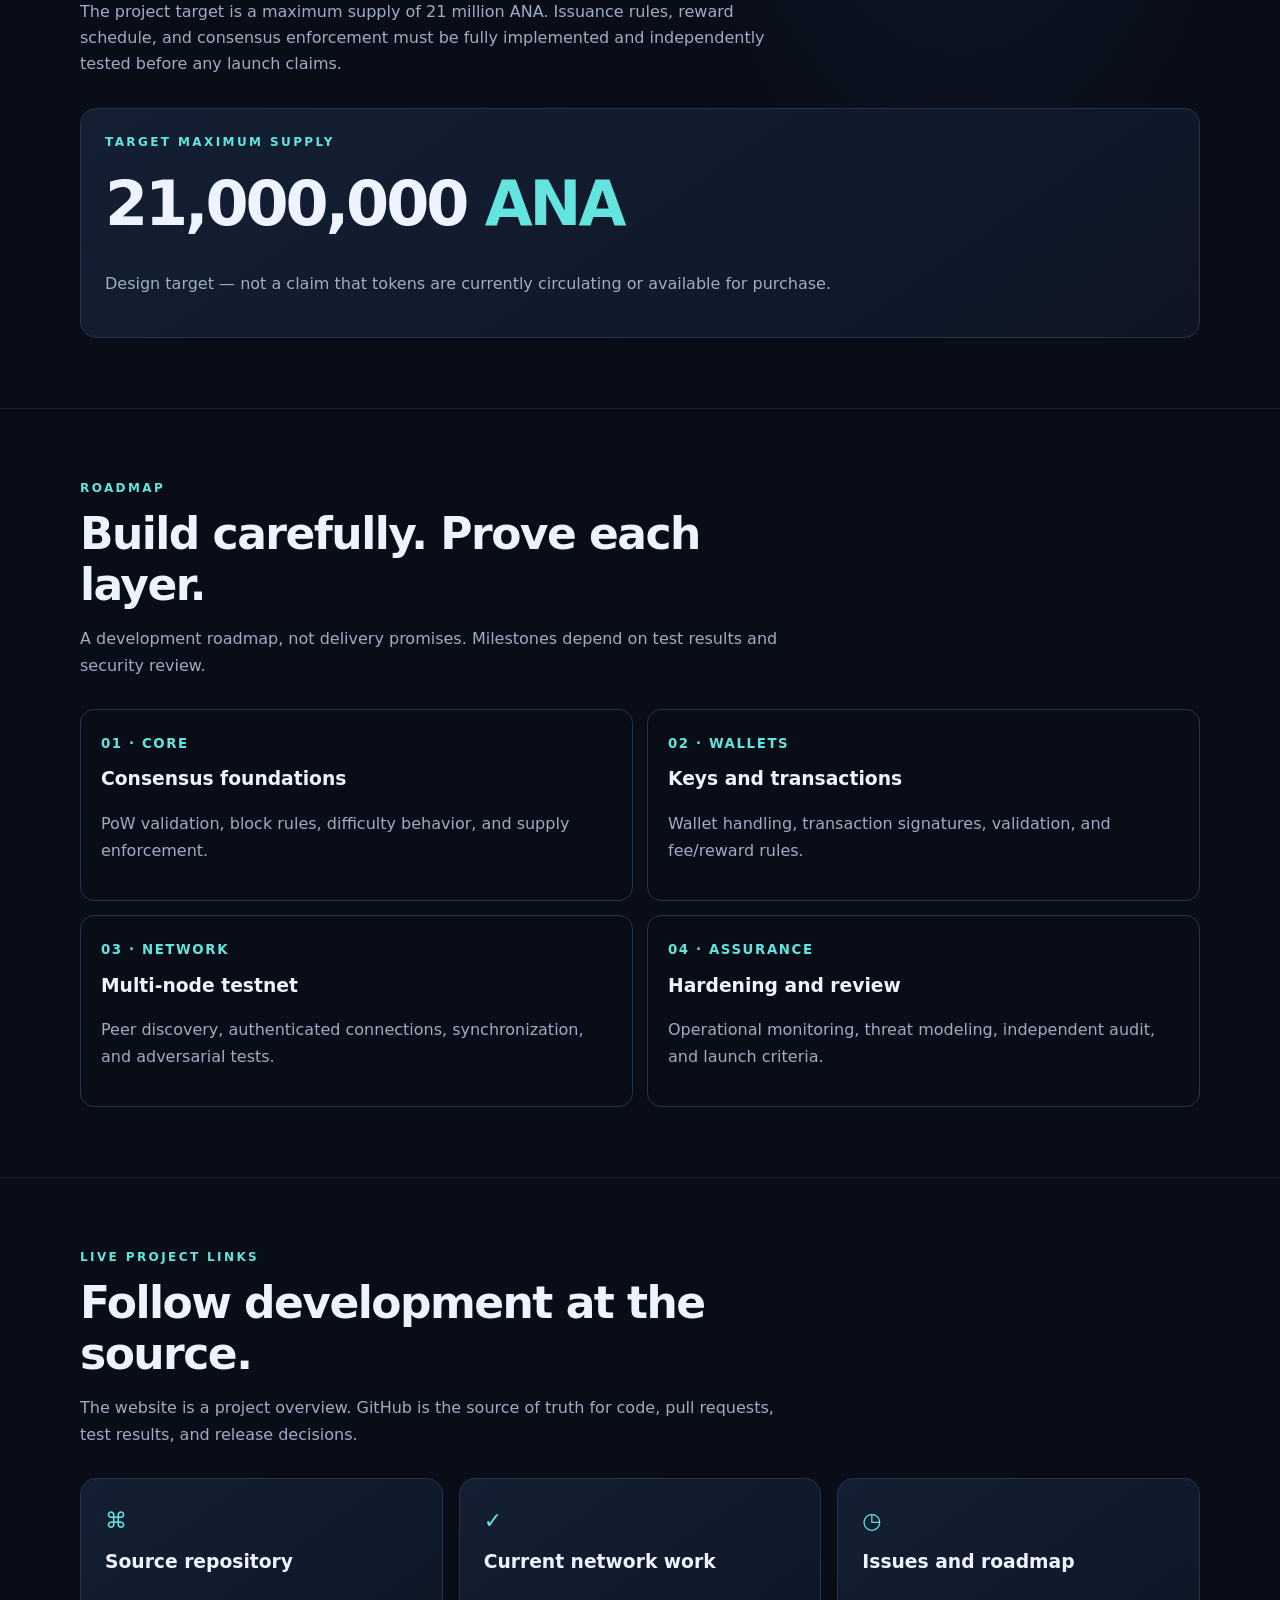
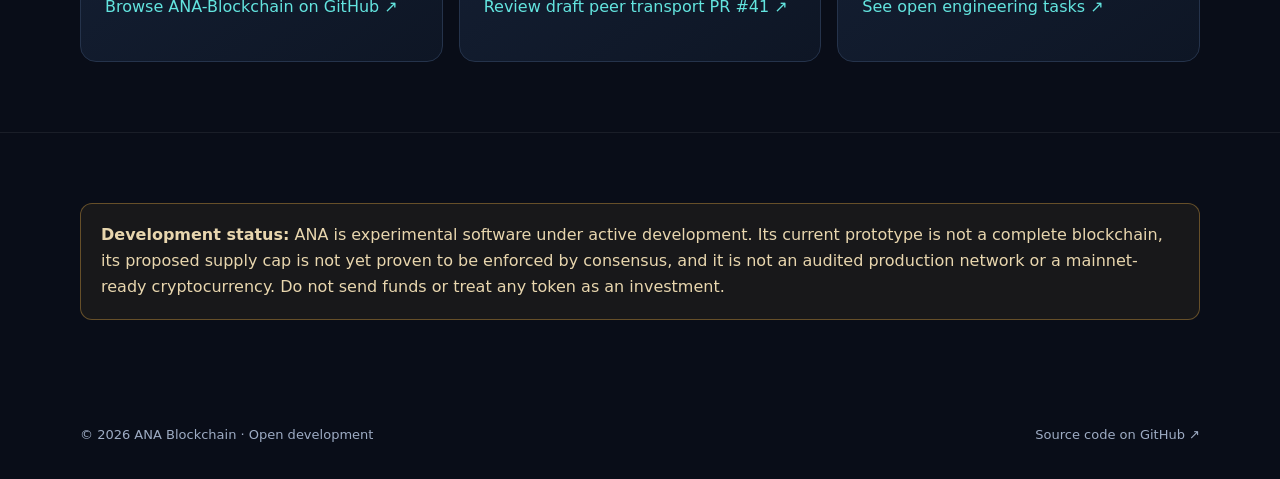
==== commit 0480b8ed: "Add explorer link to site navigation" ====
--- a/index.html
+++ b/index.html
@@ -16,7 +16,7 @@
 </style>
 </head>
 <body>
-<header class="wrap nav"><a class="brand" href="#"><span class="mark">A</span><span>ANA BLOCKCHAIN</span></a><button class="menu-toggle" type="button" aria-expanded="false" aria-controls="site-links">Menu</button><nav class="links" id="site-links"><a href="#technology">Technology</a><a href="#tokenomics">Tokenomics</a><a href="#roadmap">Roadmap</a><a href="#status">Development status</a><a href="https://github.com/Rajosreeranighosh/ANA-Blockchain">GitHub ↗</a></nav></header>
+<header class="wrap nav"><a class="brand" href="#"><span class="mark">A</span><span>ANA BLOCKCHAIN</span></a><button class="menu-toggle" type="button" aria-expanded="false" aria-controls="site-links">Menu</button><nav class="links" id="site-links"><a href="#technology">Technology</a><a href="#tokenomics">Tokenomics</a><a href="#roadmap">Roadmap</a><a href="status.html">Development status</a><a href="explorer.html">Explorer</a><a href="https://github.com/Rajosreeranighosh/ANA-Blockchain">GitHub ↗</a></nav></header>
 <main>
 <div class="wrap hero"><div class="eyebrow">Experimental · CPU-first · Open source</div><h1><span class="gradient">Proof of Work.</span><br>Built for CPUs.</h1><p class="lead">ANA is an experimental Proof-of-Work blockchain exploring accessible CPU mining with RandomX. A transparent project, built in the open and developed step by step.</p><div class="actions"><a class="btn primary" href="https://github.com/Rajosreeranighosh/ANA-Blockchain">Explore the code ↗</a><a class="btn" href="#technology">Discover ANA</a></div><div class="stats"><div class="stat"><strong>21,000,000</strong><span>Proposed maximum supply</span></div><div class="stat"><strong>RandomX</strong><span>Proof-of-Work algorithm</span></div><div class="stat"><strong>CPU-first</strong><span>Initial mining focus</span></div></div></div>
 <section id="technology"><div class="wrap"><div class="section-head"><div class="eyebrow">Technology</div><h2>Open development. Verifiable foundations.</h2><p class="muted">ANA's current engineering work focuses on a Rust-based node, RandomX proof of work, and authenticated peer communication.</p></div><div class="grid"><article class="card"><div class="symbol">⌘</div><h3>RandomX PoW</h3><p class="muted">A CPU-oriented proof-of-work design using the RandomX algorithm. Mining and consensus behavior remain under active development.</p></article><article class="card"><div class="symbol">⛓</div><h3>Rust node</h3><p class="muted">The node implementation is written in Rust, with an emphasis on explicit validation, testing, and maintainable systems code.</p></article><article class="card"><div class="symbol">⇄</div><h3>Authenticated peers</h3><p class="muted">TLS 1.3 mutual-authenticated peer transport is being developed in <a href="https://github.com/Rajosreeranighosh/ANA-Blockchain/pull/41" style="color:var(--cyan)">draft PR #41</a>. It is not yet merged or approved for public deployment.</p></article></div></div></section>
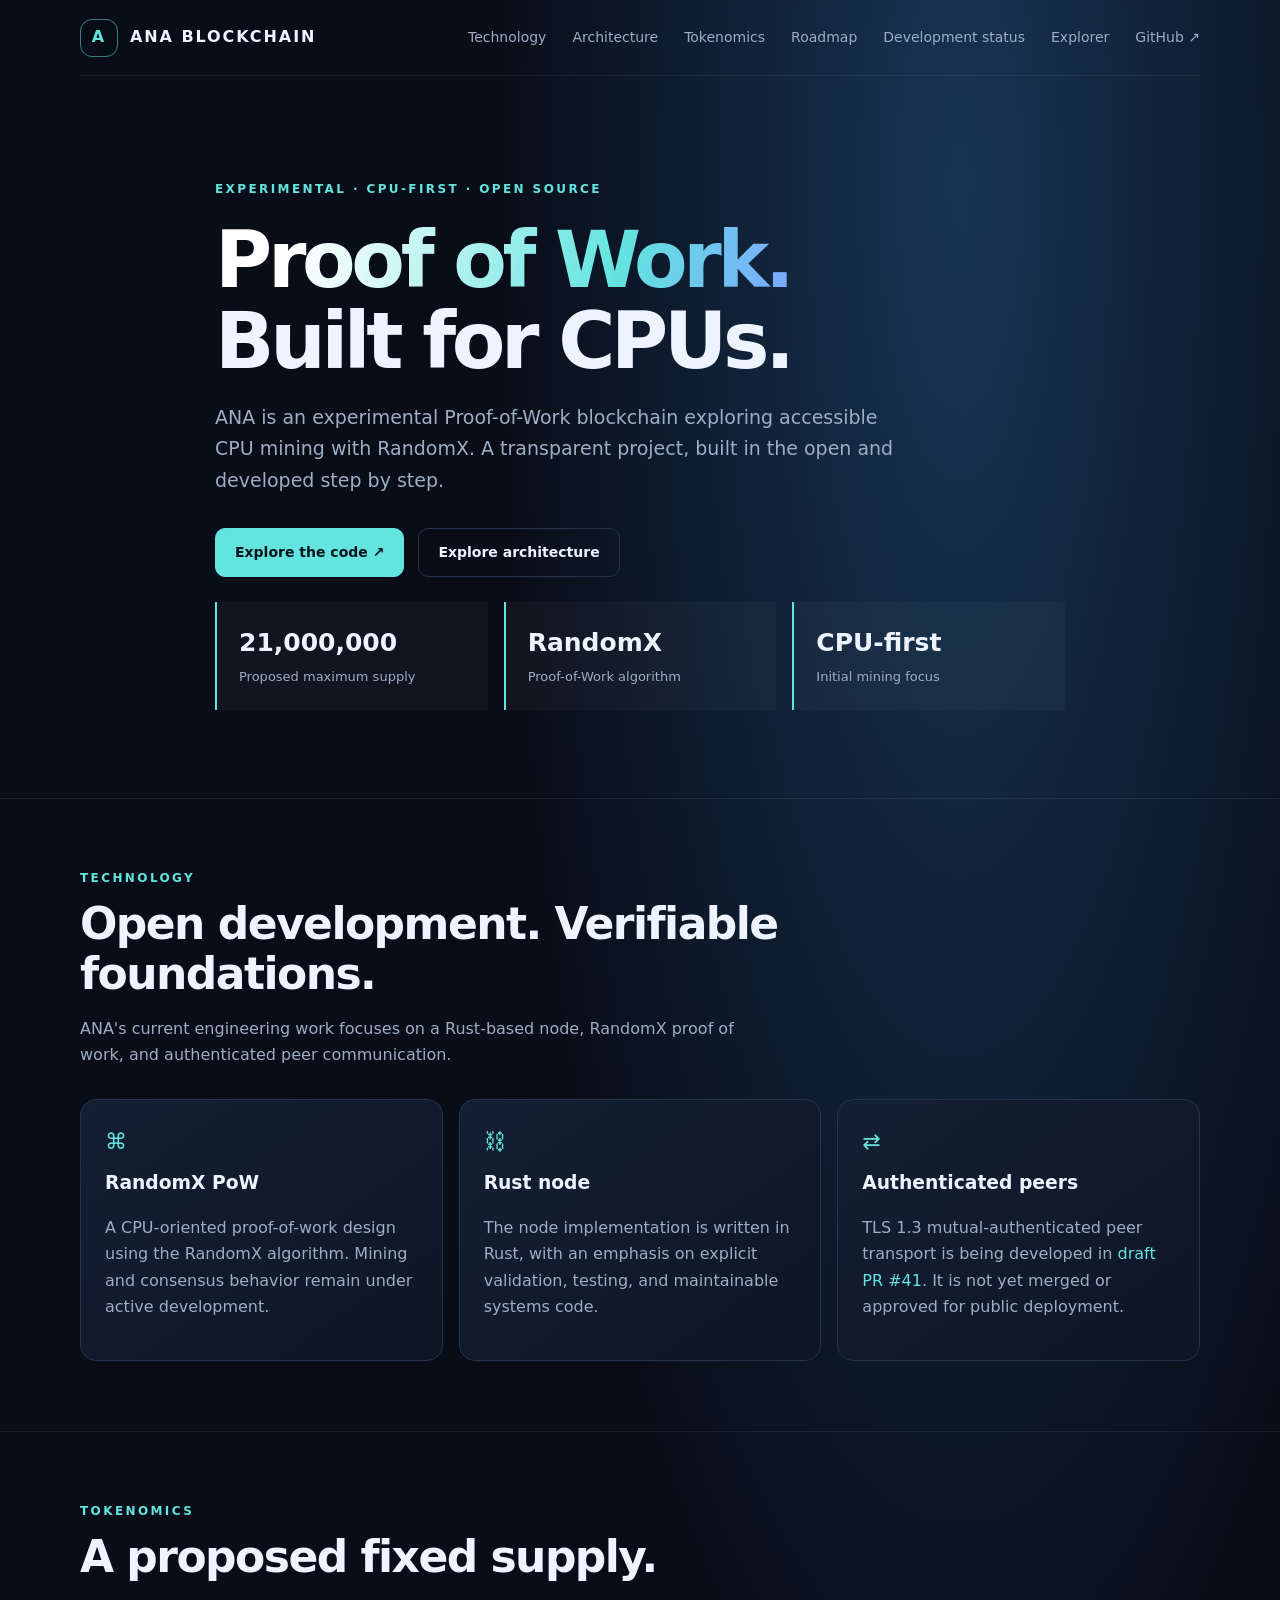
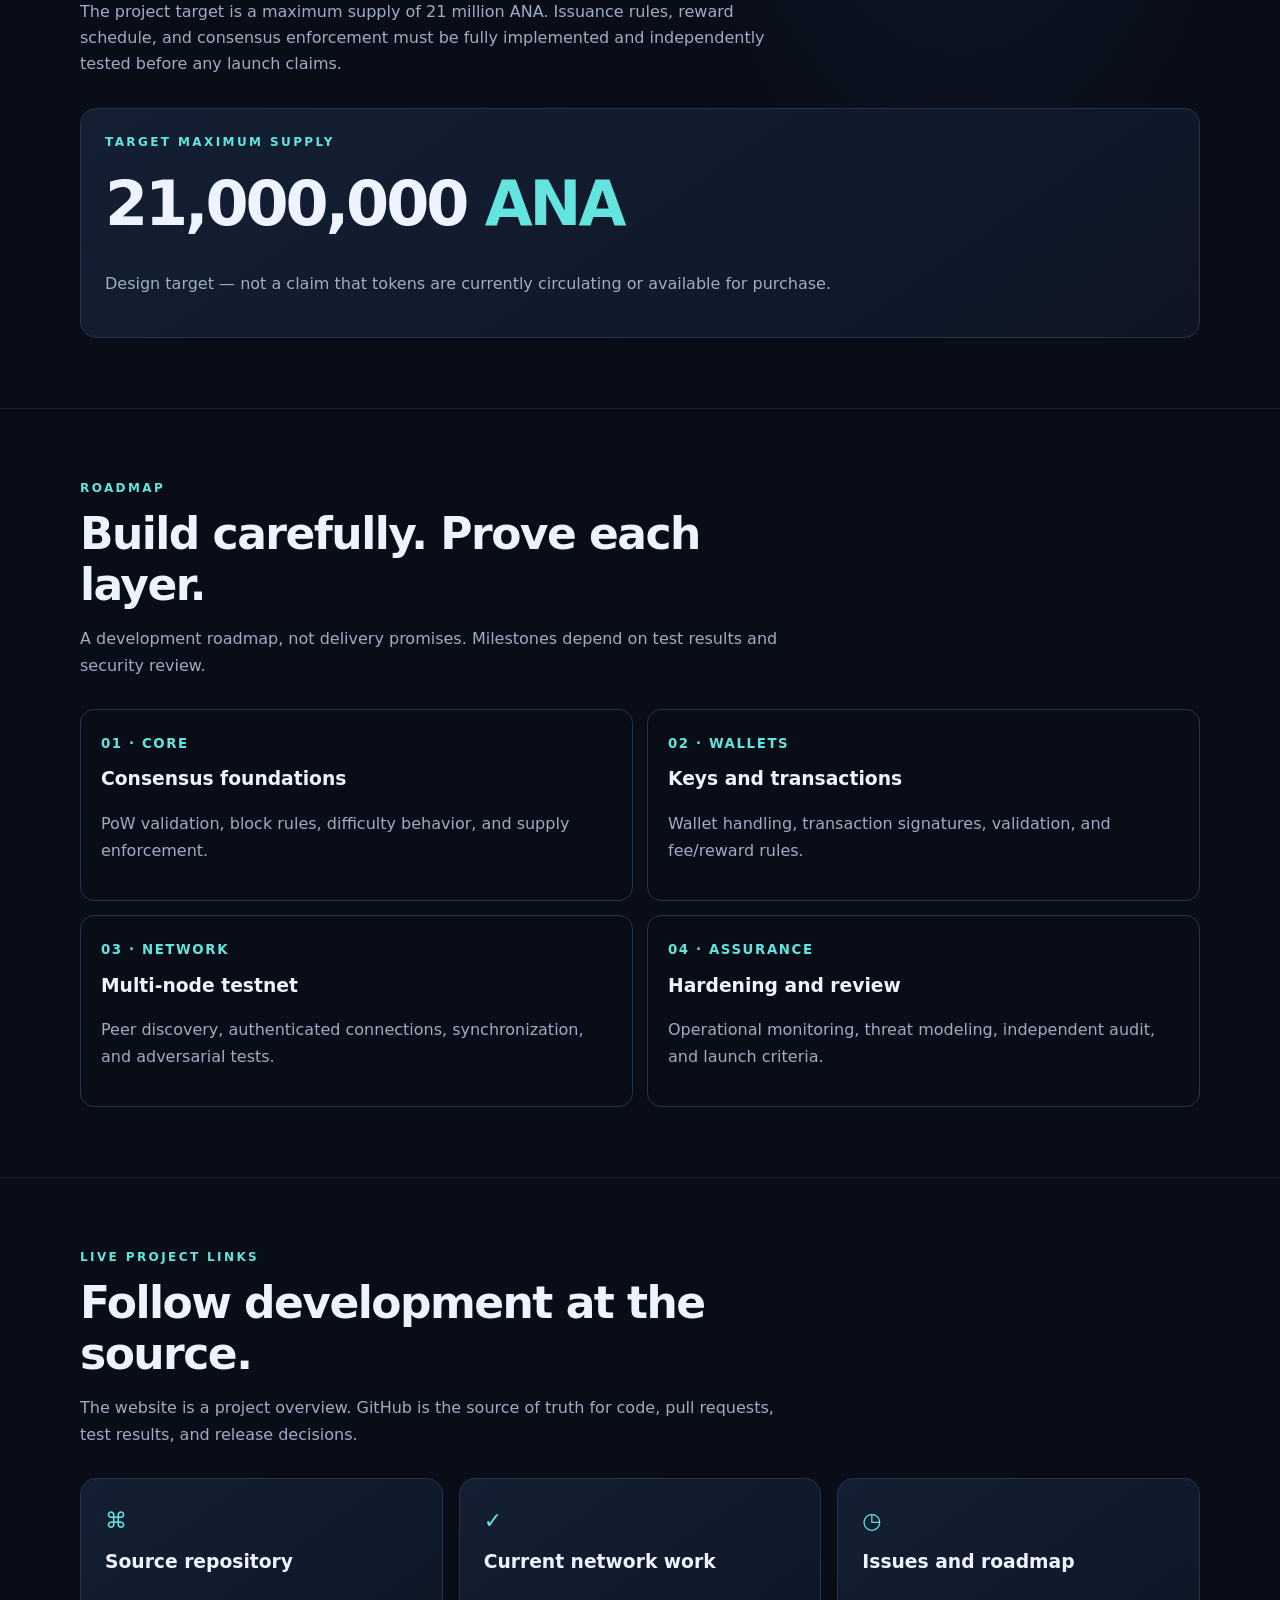
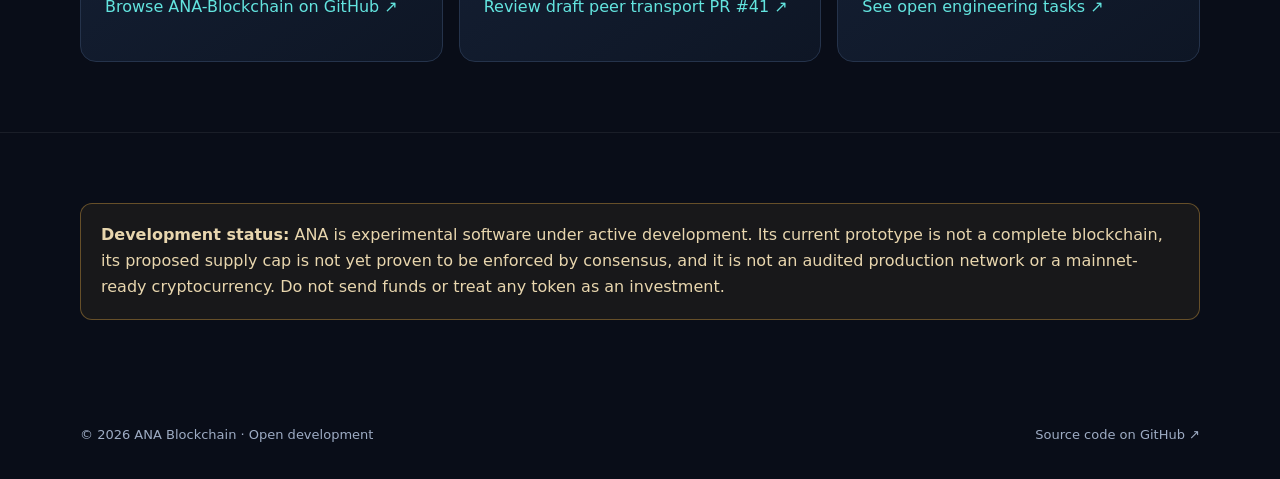
==== commit a6a8c116: "Add architecture page to primary navigation" ====
--- a/index.html
+++ b/index.html
@@ -16,9 +16,9 @@
 </style>
 </head>
 <body>
-<header class="wrap nav"><a class="brand" href="#"><span class="mark">A</span><span>ANA BLOCKCHAIN</span></a><button class="menu-toggle" type="button" aria-expanded="false" aria-controls="site-links">Menu</button><nav class="links" id="site-links"><a href="#technology">Technology</a><a href="#tokenomics">Tokenomics</a><a href="#roadmap">Roadmap</a><a href="status.html">Development status</a><a href="explorer.html">Explorer</a><a href="https://github.com/Rajosreeranighosh/ANA-Blockchain">GitHub ↗</a></nav></header>
+<header class="wrap nav"><a class="brand" href="#"><span class="mark">A</span><span>ANA BLOCKCHAIN</span></a><button class="menu-toggle" type="button" aria-expanded="false" aria-controls="site-links">Menu</button><nav class="links" id="site-links"><a href="#technology">Technology</a><a href="technology.html">Architecture</a><a href="#tokenomics">Tokenomics</a><a href="#roadmap">Roadmap</a><a href="status.html">Development status</a><a href="explorer.html">Explorer</a><a href="https://github.com/Rajosreeranighosh/ANA-Blockchain">GitHub ↗</a></nav></header>
 <main>
-<div class="wrap hero"><div class="eyebrow">Experimental · CPU-first · Open source</div><h1><span class="gradient">Proof of Work.</span><br>Built for CPUs.</h1><p class="lead">ANA is an experimental Proof-of-Work blockchain exploring accessible CPU mining with RandomX. A transparent project, built in the open and developed step by step.</p><div class="actions"><a class="btn primary" href="https://github.com/Rajosreeranighosh/ANA-Blockchain">Explore the code ↗</a><a class="btn" href="#technology">Discover ANA</a></div><div class="stats"><div class="stat"><strong>21,000,000</strong><span>Proposed maximum supply</span></div><div class="stat"><strong>RandomX</strong><span>Proof-of-Work algorithm</span></div><div class="stat"><strong>CPU-first</strong><span>Initial mining focus</span></div></div></div>
+<div class="wrap hero"><div class="eyebrow">Experimental · CPU-first · Open source</div><h1><span class="gradient">Proof of Work.</span><br>Built for CPUs.</h1><p class="lead">ANA is an experimental Proof-of-Work blockchain exploring accessible CPU mining with RandomX. A transparent project, built in the open and developed step by step.</p><div class="actions"><a class="btn primary" href="https://github.com/Rajosreeranighosh/ANA-Blockchain">Explore the code ↗</a><a class="btn" href="technology.html">Explore architecture</a></div><div class="stats"><div class="stat"><strong>21,000,000</strong><span>Proposed maximum supply</span></div><div class="stat"><strong>RandomX</strong><span>Proof-of-Work algorithm</span></div><div class="stat"><strong>CPU-first</strong><span>Initial mining focus</span></div></div></div>
 <section id="technology"><div class="wrap"><div class="section-head"><div class="eyebrow">Technology</div><h2>Open development. Verifiable foundations.</h2><p class="muted">ANA's current engineering work focuses on a Rust-based node, RandomX proof of work, and authenticated peer communication.</p></div><div class="grid"><article class="card"><div class="symbol">⌘</div><h3>RandomX PoW</h3><p class="muted">A CPU-oriented proof-of-work design using the RandomX algorithm. Mining and consensus behavior remain under active development.</p></article><article class="card"><div class="symbol">⛓</div><h3>Rust node</h3><p class="muted">The node implementation is written in Rust, with an emphasis on explicit validation, testing, and maintainable systems code.</p></article><article class="card"><div class="symbol">⇄</div><h3>Authenticated peers</h3><p class="muted">TLS 1.3 mutual-authenticated peer transport is being developed in <a href="https://github.com/Rajosreeranighosh/ANA-Blockchain/pull/41" style="color:var(--cyan)">draft PR #41</a>. It is not yet merged or approved for public deployment.</p></article></div></div></section>
 <section id="tokenomics"><div class="wrap"><div class="section-head"><div class="eyebrow">Tokenomics</div><h2>A proposed fixed supply.</h2><p class="muted">The project target is a maximum supply of 21 million ANA. Issuance rules, reward schedule, and consensus enforcement must be fully implemented and independently tested before any launch claims.</p></div><div class="card"><div class="eyebrow">Target maximum supply</div><div style="font-size:clamp(36px,7vw,62px);font-weight:850;letter-spacing:-.05em">21,000,000 <span style="color:var(--cyan)">ANA</span></div><p class="muted">Design target — not a claim that tokens are currently circulating or available for purchase.</p></div></div></section>
 <section id="roadmap"><div class="wrap"><div class="section-head"><div class="eyebrow">Roadmap</div><h2>Build carefully. Prove each layer.</h2><p class="muted">A development roadmap, not delivery promises. Milestones depend on test results and security review.</p></div><div class="roadmap"><div class="phase"><small>01 · Core</small><h3>Consensus foundations</h3><p class="muted">PoW validation, block rules, difficulty behavior, and supply enforcement.</p></div><div class="phase"><small>02 · Wallets</small><h3>Keys and transactions</h3><p class="muted">Wallet handling, transaction signatures, validation, and fee/reward rules.</p></div><div class="phase"><small>03 · Network</small><h3>Multi-node testnet</h3><p class="muted">Peer discovery, authenticated connections, synchronization, and adversarial tests.</p></div><div class="phase"><small>04 · Assurance</small><h3>Hardening and review</h3><p class="muted">Operational monitoring, threat modeling, independent audit, and launch criteria.</p></div></div></div></section>
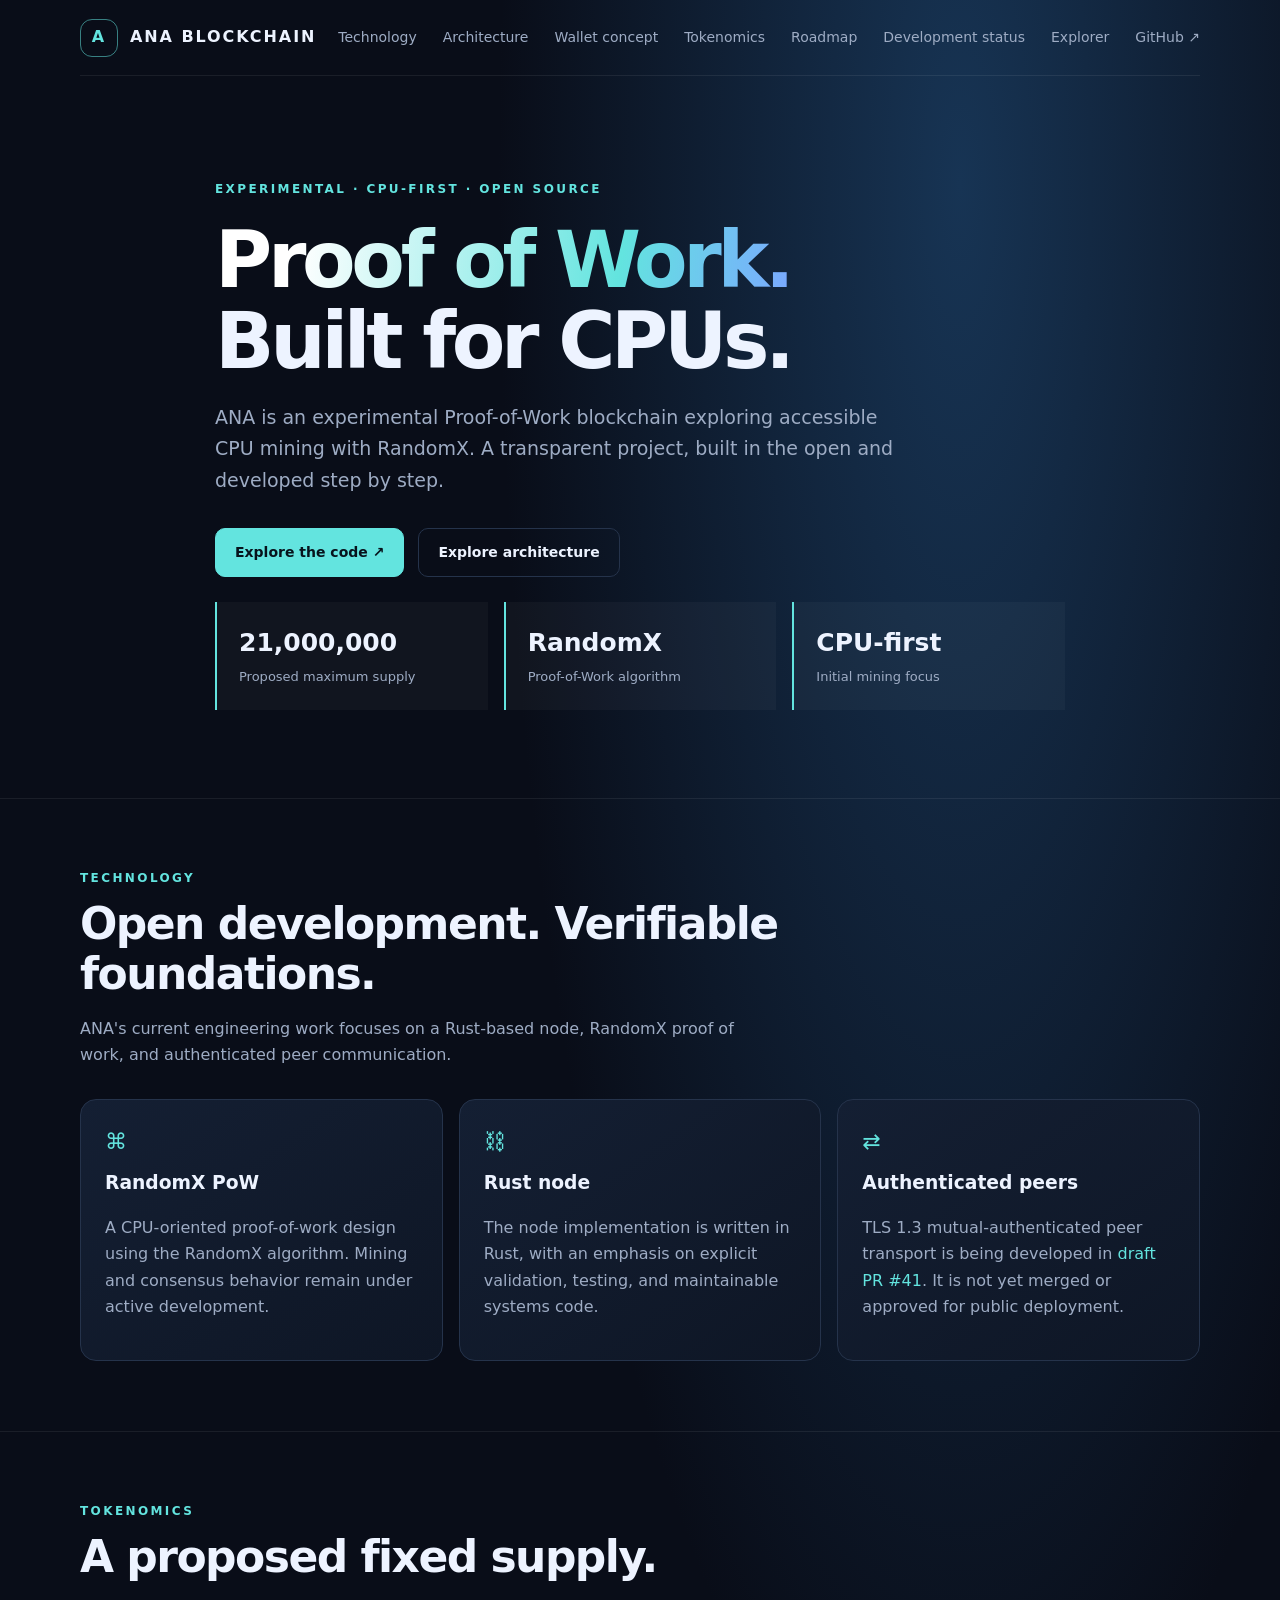
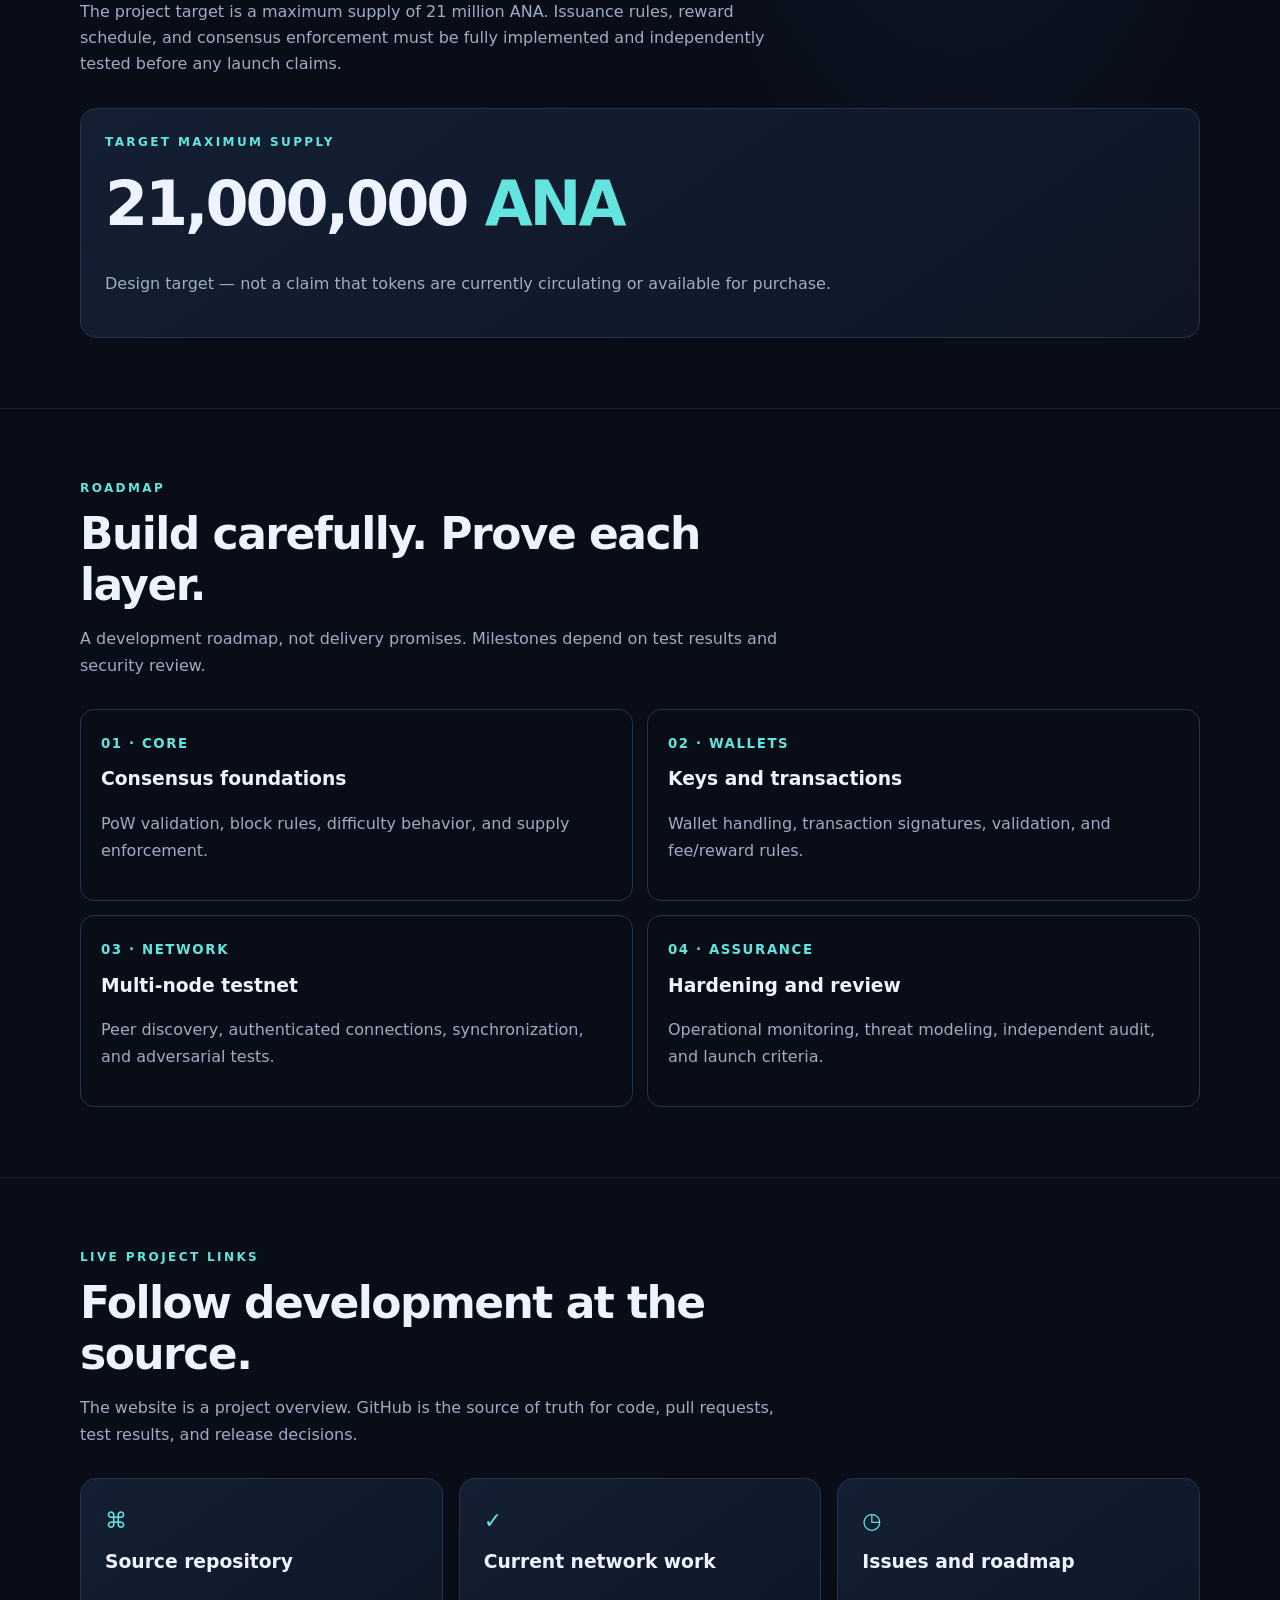
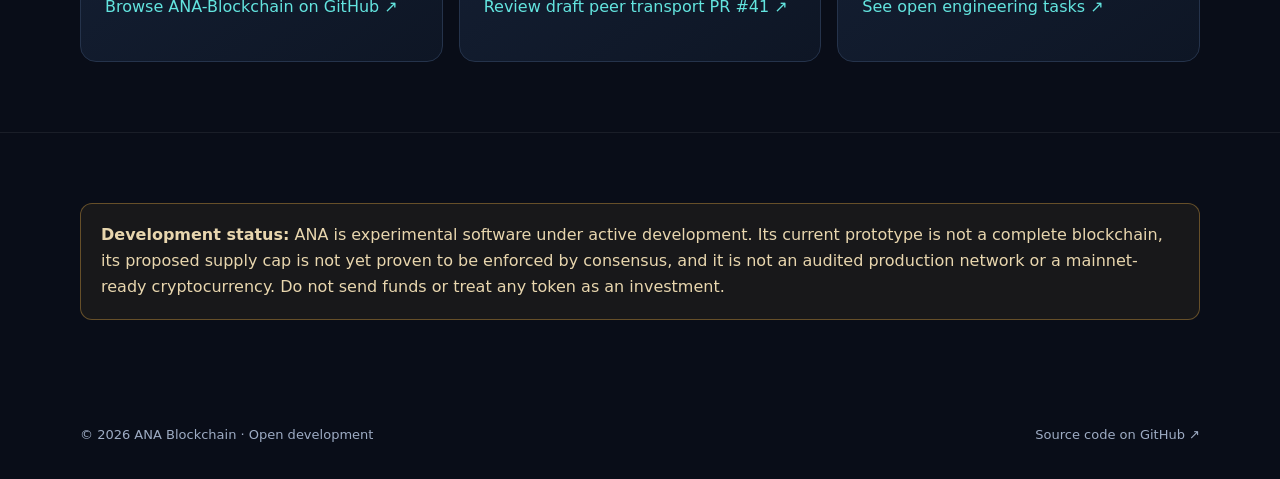
==== commit 25513a1d: "Add clearly labelled ANA wallet interface concept" ====
--- a/index.html
+++ b/index.html
@@ -16,7 +16,7 @@
 </style>
 </head>
 <body>
-<header class="wrap nav"><a class="brand" href="#"><span class="mark">A</span><span>ANA BLOCKCHAIN</span></a><button class="menu-toggle" type="button" aria-expanded="false" aria-controls="site-links">Menu</button><nav class="links" id="site-links"><a href="#technology">Technology</a><a href="technology.html">Architecture</a><a href="#tokenomics">Tokenomics</a><a href="#roadmap">Roadmap</a><a href="status.html">Development status</a><a href="explorer.html">Explorer</a><a href="https://github.com/Rajosreeranighosh/ANA-Blockchain">GitHub ↗</a></nav></header>
+<header class="wrap nav"><a class="brand" href="#"><span class="mark">A</span><span>ANA BLOCKCHAIN</span></a><button class="menu-toggle" type="button" aria-expanded="false" aria-controls="site-links">Menu</button><nav class="links" id="site-links"><a href="#technology">Technology</a><a href="technology.html">Architecture</a><a href="wallet.html">Wallet concept</a><a href="#tokenomics">Tokenomics</a><a href="#roadmap">Roadmap</a><a href="status.html">Development status</a><a href="explorer.html">Explorer</a><a href="https://github.com/Rajosreeranighosh/ANA-Blockchain">GitHub ↗</a></nav></header>
 <main>
 <div class="wrap hero"><div class="eyebrow">Experimental · CPU-first · Open source</div><h1><span class="gradient">Proof of Work.</span><br>Built for CPUs.</h1><p class="lead">ANA is an experimental Proof-of-Work blockchain exploring accessible CPU mining with RandomX. A transparent project, built in the open and developed step by step.</p><div class="actions"><a class="btn primary" href="https://github.com/Rajosreeranighosh/ANA-Blockchain">Explore the code ↗</a><a class="btn" href="technology.html">Explore architecture</a></div><div class="stats"><div class="stat"><strong>21,000,000</strong><span>Proposed maximum supply</span></div><div class="stat"><strong>RandomX</strong><span>Proof-of-Work algorithm</span></div><div class="stat"><strong>CPU-first</strong><span>Initial mining focus</span></div></div></div>
 <section id="technology"><div class="wrap"><div class="section-head"><div class="eyebrow">Technology</div><h2>Open development. Verifiable foundations.</h2><p class="muted">ANA's current engineering work focuses on a Rust-based node, RandomX proof of work, and authenticated peer communication.</p></div><div class="grid"><article class="card"><div class="symbol">⌘</div><h3>RandomX PoW</h3><p class="muted">A CPU-oriented proof-of-work design using the RandomX algorithm. Mining and consensus behavior remain under active development.</p></article><article class="card"><div class="symbol">⛓</div><h3>Rust node</h3><p class="muted">The node implementation is written in Rust, with an emphasis on explicit validation, testing, and maintainable systems code.</p></article><article class="card"><div class="symbol">⇄</div><h3>Authenticated peers</h3><p class="muted">TLS 1.3 mutual-authenticated peer transport is being developed in <a href="https://github.com/Rajosreeranighosh/ANA-Blockchain/pull/41" style="color:var(--cyan)">draft PR #41</a>. It is not yet merged or approved for public deployment.</p></article></div></div></section>
